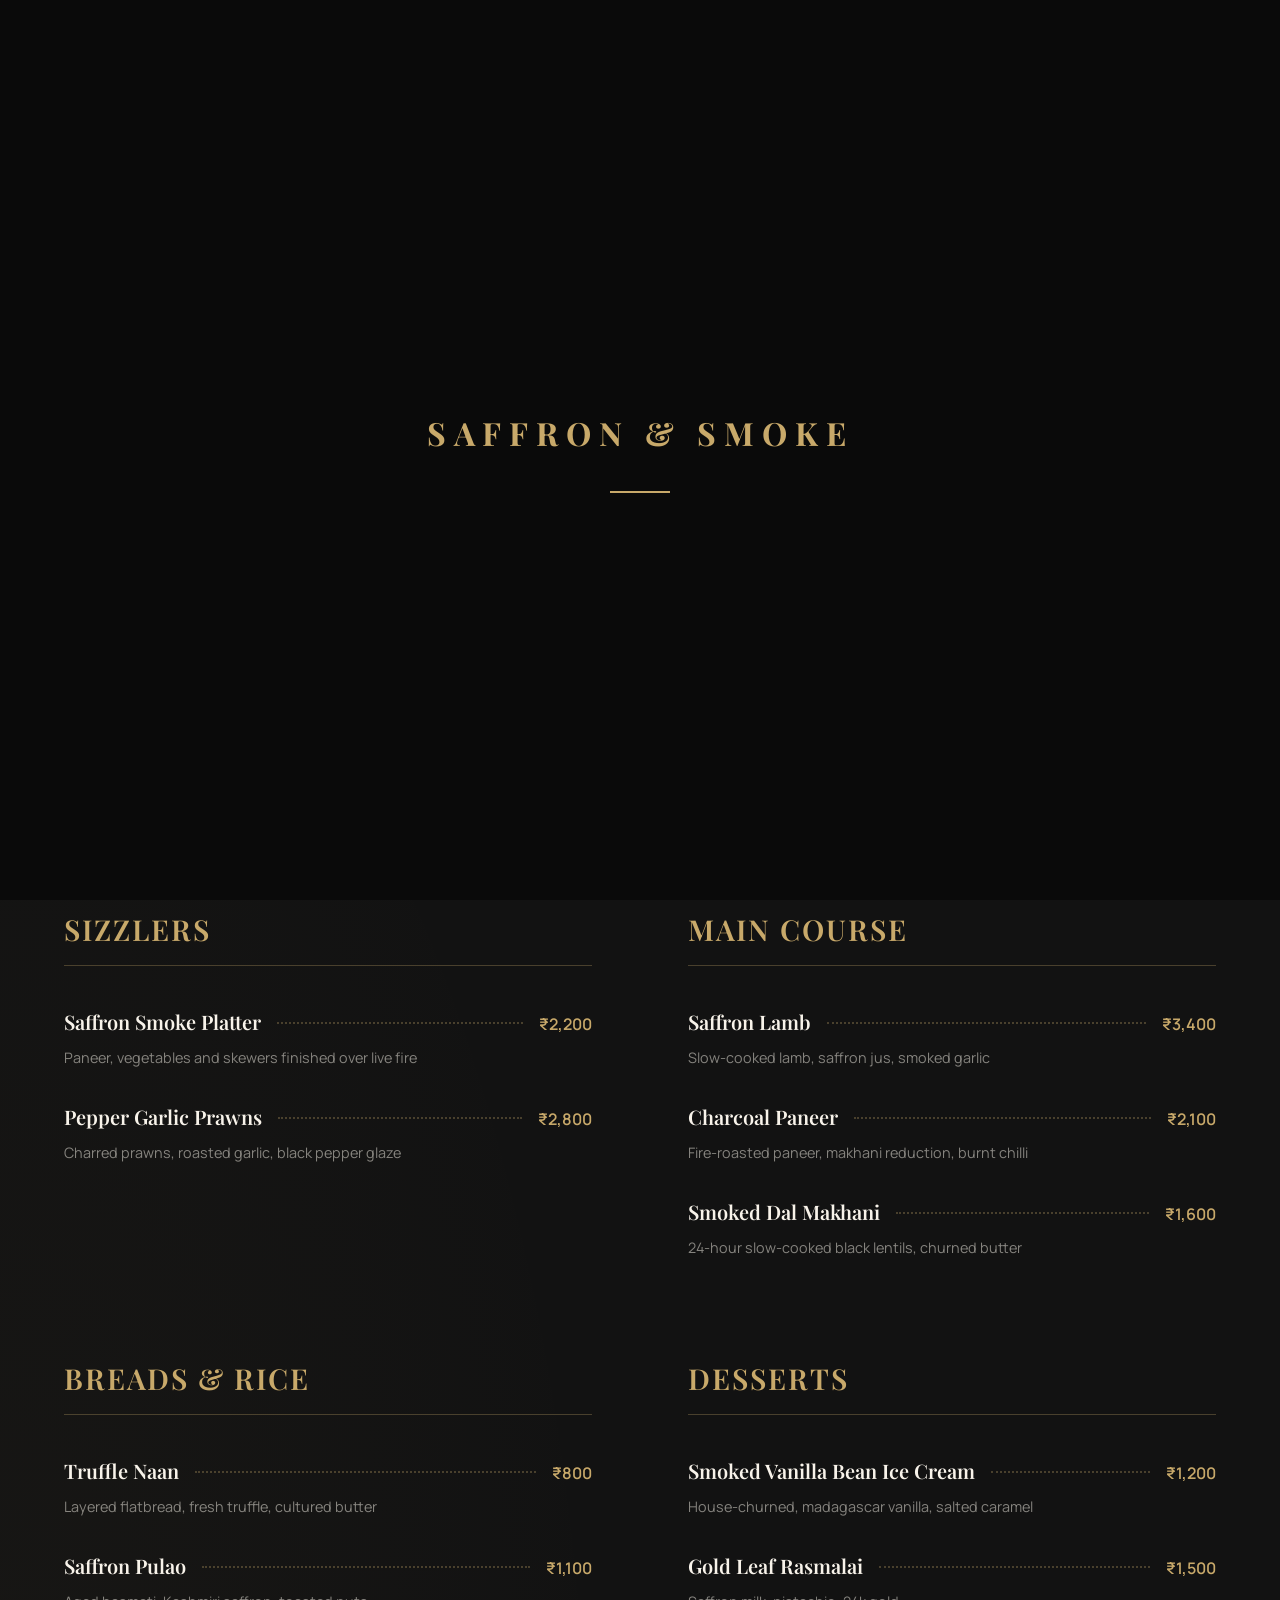
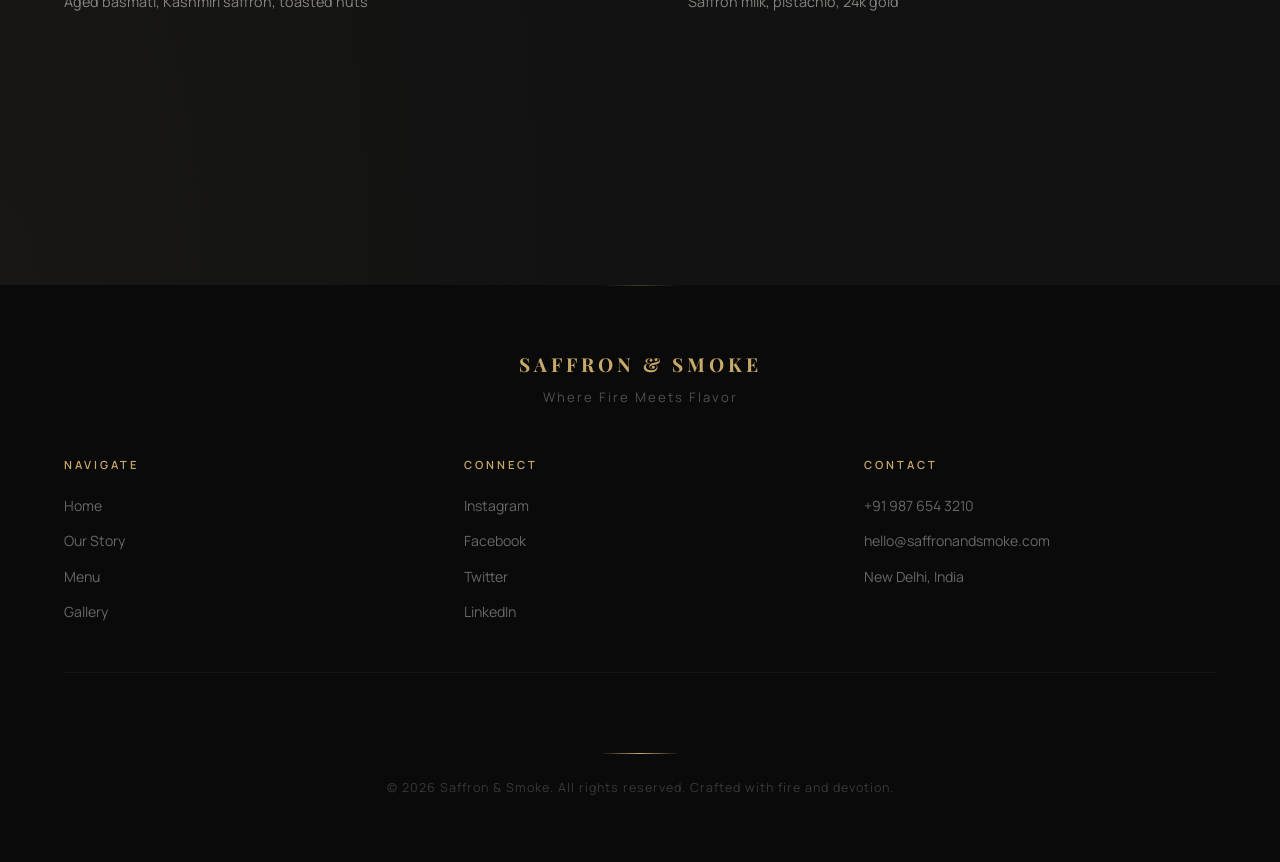
==== menu.html @ 11492d55 "feat: implement premium menu redesign - Replaced experience section with premium menu preview on hom" ====
<!DOCTYPE html>
<html lang="en">
<head>
    <meta charset="UTF-8">
    <meta name="viewport" content="width=device-width, initial-scale=1.0">
    <meta name="description" content="Saffron & Smoke — Full Menu">
    <meta name="theme-color" content="#121212">

    <title>Menu — Saffron & Smoke</title>

    <!-- Google Fonts -->
    <link rel="preconnect" href="https://fonts.googleapis.com">
    <link rel="preconnect" href="https://fonts.gstatic.com" crossorigin>
    <link href="https://fonts.googleapis.com/css2?family=Playfair+Display:ital,wght@0,400;0,500;0,600;0,700;0,800;0,900;1,400;1,500;1,600;1,700&family=Manrope:wght@300;400;500;600;700;800&display=swap" rel="stylesheet">

    <!-- Stylesheet -->
    <link rel="stylesheet" href="styles.css">

    <!-- Favicon (inline SVG) -->
    <link rel="icon" href="data:image/svg+xml,<svg xmlns='http://www.w3.org/2000/svg' viewBox='0 0 100 100'><text y='.9em' font-size='90'>🔥</text></svg>">
</head>
<body>

    <!-- ============================================
         PRELOADER
    ============================================= -->
    <div class="preloader" id="preloader" role="status" aria-label="Loading">
        <div class="preloader-logo">Saffron <span>&</span> Smoke</div>
        <div class="preloader-line"></div>
    </div>

    <!-- ============================================
         NAVBAR
    ============================================= -->
    <nav class="navbar" id="navbar" role="navigation" aria-label="Main Navigation">
        <a href="index.html" class="nav-logo" aria-label="Saffron & Smoke Home">
            Saffron <span>&</span> Smoke
        </a>

        <ul class="nav-links" id="navLinks">
            <li><a href="index.html#hero">Home</a></li>
            <li><a href="index.html#chef">Our Story</a></li>
            <li><a href="#menu-page" class="active">Menu</a></li>
            <li><a href="index.html#gallery">Gallery</a></li>
            <li><a href="index.html#reservations">Reservations</a></li>
            <li><a href="index.html#contact">Contact</a></li>
        </ul>

        <a href="index.html#reservations" class="nav-reserve magnetic-btn">Reserve a Table</a>

        <div class="menu-toggle" id="menuToggle" aria-label="Toggle menu" role="button" tabindex="0">
            <span></span>
            <span></span>
            <span></span>
        </div>
    </nav>

    <!-- ============================================
         MENU PAGE HEADER
    ============================================= -->
    <section class="menu-page-header" id="menu-page">
        <div class="menu-page-header-content reveal">
            <p class="section-label">The Complete Journey</p>
            <h1 class="menu-page-title">Our Full Menu</h1>
            <p class="menu-page-subtitle">An exquisite selection crafted with fire and devotion.</p>
        </div>
    </section>

    <!-- ============================================
         FULL MENU SECTION
    ============================================= -->
    <section class="menu-section full-menu-section">
        <div class="menu-inner">

            <div class="menu-grid stagger">
                <!-- Starters -->
                <div class="menu-category reveal">
                    <h3 class="menu-category-title">Starters</h3>

                    <div class="menu-item">
                        <div class="menu-item-header">
                            <h4 class="menu-item-name">Smoked Burrata</h4>
                            <div class="menu-item-dots"></div>
                            <span class="menu-item-price">₹1,800</span>
                        </div>
                        <p class="menu-item-text">Charred heirloom tomatoes, basil oil, saffron ash</p>
                    </div>

                    <div class="menu-item">
                        <div class="menu-item-header">
                            <h4 class="menu-item-name">Tandoori Prawns</h4>
                            <div class="menu-item-dots"></div>
                            <span class="menu-item-price">₹2,400</span>
                        </div>
                        <p class="menu-item-text">Clay-oven prawns, smoked chilli butter, pickled onion</p>
                    </div>

                    <div class="menu-item">
                        <div class="menu-item-header">
                            <h4 class="menu-item-name">Truffle Mushroom Tikka</h4>
                            <div class="menu-item-dots"></div>
                            <span class="menu-item-price">₹1,900</span>
                        </div>
                        <p class="menu-item-text">Wood-roasted mushrooms, truffle glaze, smoked salt</p>
                    </div>
                </div>

                <!-- Soups & Salads -->
                <div class="menu-category reveal">
                    <h3 class="menu-category-title">Soups & Salads</h3>

                    <div class="menu-item">
                        <div class="menu-item-header">
                            <h4 class="menu-item-name">Smoked Tomato Shorba</h4>
                            <div class="menu-item-dots"></div>
                            <span class="menu-item-price">₹1,200</span>
                        </div>
                        <p class="menu-item-text">Slow-roasted tomatoes, coriander oil, crisp garlic</p>
                    </div>

                    <div class="menu-item">
                        <div class="menu-item-header">
                            <h4 class="menu-item-name">Charred Citrus Salad</h4>
                            <div class="menu-item-dots"></div>
                            <span class="menu-item-price">₹1,400</span>
                        </div>
                        <p class="menu-item-text">Flame-kissed greens, orange segments, pistachio crumble</p>
                    </div>
                </div>

                <!-- Sizzlers -->
                <div class="menu-category reveal">
                    <h3 class="menu-category-title">Sizzlers</h3>

                    <div class="menu-item">
                        <div class="menu-item-header">
                            <h4 class="menu-item-name">Saffron Smoke Platter</h4>
                            <div class="menu-item-dots"></div>
                            <span class="menu-item-price">₹2,200</span>
                        </div>
                        <p class="menu-item-text">Paneer, vegetables and skewers finished over live fire</p>
                    </div>

                    <div class="menu-item">
                        <div class="menu-item-header">
                            <h4 class="menu-item-name">Pepper Garlic Prawns</h4>
                            <div class="menu-item-dots"></div>
                            <span class="menu-item-price">₹2,800</span>
                        </div>
                        <p class="menu-item-text">Charred prawns, roasted garlic, black pepper glaze</p>
                    </div>
                </div>

                <!-- Main Course -->
                <div class="menu-category reveal">
                    <h3 class="menu-category-title">Main Course</h3>

                    <div class="menu-item">
                        <div class="menu-item-header">
                            <h4 class="menu-item-name">Saffron Lamb</h4>
                            <div class="menu-item-dots"></div>
                            <span class="menu-item-price">₹3,400</span>
                        </div>
                        <p class="menu-item-text">Slow-cooked lamb, saffron jus, smoked garlic</p>
                    </div>

                    <div class="menu-item">
                        <div class="menu-item-header">
                            <h4 class="menu-item-name">Charcoal Paneer</h4>
                            <div class="menu-item-dots"></div>
                            <span class="menu-item-price">₹2,100</span>
                        </div>
                        <p class="menu-item-text">Fire-roasted paneer, makhani reduction, burnt chilli</p>
                    </div>

                    <div class="menu-item">
                        <div class="menu-item-header">
                            <h4 class="menu-item-name">Smoked Dal Makhani</h4>
                            <div class="menu-item-dots"></div>
                            <span class="menu-item-price">₹1,600</span>
                        </div>
                        <p class="menu-item-text">24-hour slow-cooked black lentils, churned butter</p>
                    </div>
                </div>

                <!-- Breads & Rice -->
                <div class="menu-category reveal">
                    <h3 class="menu-category-title">Breads & Rice</h3>

                    <div class="menu-item">
                        <div class="menu-item-header">
                            <h4 class="menu-item-name">Truffle Naan</h4>
                            <div class="menu-item-dots"></div>
                            <span class="menu-item-price">₹800</span>
                        </div>
                        <p class="menu-item-text">Layered flatbread, fresh truffle, cultured butter</p>
                    </div>

                    <div class="menu-item">
                        <div class="menu-item-header">
                            <h4 class="menu-item-name">Saffron Pulao</h4>
                            <div class="menu-item-dots"></div>
                            <span class="menu-item-price">₹1,100</span>
                        </div>
                        <p class="menu-item-text">Aged basmati, Kashmiri saffron, toasted nuts</p>
                    </div>
                </div>

                <!-- Desserts -->
                <div class="menu-category reveal">
                    <h3 class="menu-category-title">Desserts</h3>

                    <div class="menu-item">
                        <div class="menu-item-header">
                            <h4 class="menu-item-name">Smoked Vanilla Bean Ice Cream</h4>
                            <div class="menu-item-dots"></div>
                            <span class="menu-item-price">₹1,200</span>
                        </div>
                        <p class="menu-item-text">House-churned, madagascar vanilla, salted caramel</p>
                    </div>

                    <div class="menu-item">
                        <div class="menu-item-header">
                            <h4 class="menu-item-name">Gold Leaf Rasmalai</h4>
                            <div class="menu-item-dots"></div>
                            <span class="menu-item-price">₹1,500</span>
                        </div>
                        <p class="menu-item-text">Saffron milk, pistachio, 24k gold</p>
                    </div>
                </div>
            </div>

        </div>
    </section>

    <!-- ============================================
         FOOTER
    ============================================= -->
    <footer class="footer" role="contentinfo">
        <div class="footer-inner">
            <div class="footer-brand">
                <span class="footer-logo">Saffron <span>&</span> Smoke</span>
                <p class="footer-tagline">Where Fire Meets Flavor</p>
            </div>

            <div class="footer-links">
                <div class="footer-col">
                    <h4 class="footer-col-title">Navigate</h4>
                    <a href="index.html#hero">Home</a>
                    <a href="index.html#chef">Our Story</a>
                    <a href="#menu-page">Menu</a>
                    <a href="index.html#gallery">Gallery</a>
                </div>
                <div class="footer-col">
                    <h4 class="footer-col-title">Connect</h4>
                    <a href="#">Instagram</a>
                    <a href="#">Facebook</a>
                    <a href="#">Twitter</a>
                    <a href="#">LinkedIn</a>
                </div>
                <div class="footer-col">
                    <h4 class="footer-col-title">Contact</h4>
                    <a href="tel:+919876543210">+91 987 654 3210</a>
                    <a href="mailto:hello@saffronandsmoke.com">hello@saffronandsmoke.com</a>
                    <a href="#">New Delhi, India</a>
                </div>
            </div>

            <div class="footer-bottom">
                <div class="gold-divider reveal"></div>
                <p class="footer-copyright">
                    &copy; 2026 Saffron & Smoke. All rights reserved. Crafted with fire and devotion.
                </p>
            </div>
        </div>
    </footer>

    <!-- JavaScript -->
    <script src="script.js"></script>
</body>
</html>
---- styles.css ----
/* ============================================================
   SAFFRON & SMOKE — Premium Fine-Dining Restaurant
   Stylesheet v1.0
   
   A meticulously crafted design system for an Awwwards-level,
   Michelin-star restaurant experience.
   ============================================================ */


/* ==========================================================
   §1  CSS RESET & ROOT VARIABLES
   ========================================================== */

:root {
  /* ── Colour Palette ─────────────────────────────────── */
  --clr-bg:            #121212;
  --clr-ivory:         #F8F3EA;
  --clr-gold:          #C8A96A;
  --clr-copper:        #B87333;
  --clr-walnut:        #4A3728;
  --clr-beige:         #D4C5B0;
  --clr-dark-surface:  #1a1a1a;
  --clr-card-dark:     #1e1e1e;
  --clr-muted:         #999;
  --clr-black-deep:    #0a0a0a;

  /* ── Colour — Functional ────────────────────────────── */
  --clr-gold-10:       rgba(200, 169, 106, 0.10);
  --clr-gold-30:       rgba(200, 169, 106, 0.30);
  --clr-gold-40:       rgba(200, 169, 106, 0.40);
  --clr-gold-60:       rgba(200, 169, 106, 0.60);
  --clr-gold-85:       rgba(200, 169, 106, 0.85);
  --clr-ivory-80:      rgba(248, 243, 234, 0.80);
  --clr-ivory-65:      rgba(248, 243, 234, 0.65);
  --clr-ivory-60:      rgba(248, 243, 234, 0.60);
  --clr-ivory-40:      rgba(248, 243, 234, 0.40);
  --clr-ivory-30:      rgba(248, 243, 234, 0.30);
  --clr-white-04:      rgba(255, 255, 255, 0.04);
  --clr-white-06:      rgba(255, 255, 255, 0.06);

  /* ── Typography ─────────────────────────────────────── */
  --ff-heading:        'Playfair Display', serif;
  --ff-body:           'Manrope', sans-serif;

  /* ── Spacing Scale ──────────────────────────────────── */
  --sp-xs:             0.5rem;
  --sp-sm:             1rem;
  --sp-md:             1.5rem;
  --sp-lg:             2.5rem;
  --sp-xl:             4rem;
  --sp-2xl:            6rem;
  --sp-3xl:            8rem;
  --sp-4xl:            10rem;

  /* ── Transition Easings ─────────────────────────────── */
  --ease-smooth:       cubic-bezier(0.25, 0.46, 0.45, 0.94);
  --ease-out-expo:     cubic-bezier(0.16, 1, 0.3, 1);
  --ease-preloader:    cubic-bezier(0.77, 0, 0.175, 1);

  /* ── Border Radii ───────────────────────────────────── */
  --radius-sm:         12px;
  --radius-md:         16px;
  --radius-lg:         20px;
  --radius-xl:         24px;
  --radius-pill:       50px;

  /* ── Shadows ────────────────────────────────────────── */
  --shadow-hero:       0 25px 60px rgba(0, 0, 0, 0.5);
  --shadow-chef:       0 30px 60px rgba(0, 0, 0, 0.4);
  --shadow-card:       0 20px 50px rgba(0, 0, 0, 0.5);
  --shadow-btn:        0 10px 30px rgba(200, 169, 106, 0.25);
  --shadow-nav:        0 4px 30px rgba(0, 0, 0, 0.3);
  --shadow-mobile-nav: -10px 0 30px rgba(0, 0, 0, 0.3);

  /* ── Layout ─────────────────────────────────────────── */
  --max-width:         1400px;
  --side-padding:      5%;
}


/* ── Universal Reset ──────────────────────────────────── */

*,
*::before,
*::after {
  box-sizing: border-box;
  margin: 0;
  padding: 0;
}

html {
  scroll-behavior: smooth;
  font-size: 16px;
  -webkit-font-smoothing: antialiased;
  -moz-osx-font-smoothing: grayscale;
}

body {
  font-family: var(--ff-body);
  background: var(--clr-bg);
  color: var(--clr-ivory);
  overflow-x: hidden;
  line-height: 1.6;
  text-rendering: optimizeLegibility;
}

img {
  max-width: 100%;
  display: block;
}

a {
  text-decoration: none;
  color: inherit;
}

ul,
ol {
  list-style: none;
}

button {
  font-family: inherit;
  cursor: pointer;
  border: none;
  background: none;
  color: inherit;
}

/* ── Selection Colours ────────────────────────────────── */

::selection {
  background: var(--clr-gold);
  color: var(--clr-bg);
}

::-moz-selection {
  background: var(--clr-gold);
  color: var(--clr-bg);
}


/* ==========================================================
   §2  PRELOADER
   ========================================================== */

.preloader {
  position: fixed;
  inset: 0;
  z-index: 9999;
  background: var(--clr-black-deep);
  display: flex;
  justify-content: center;
  align-items: center;
  flex-direction: column;
  transition:
    transform 0.8s var(--ease-preloader),
    opacity 0.6s ease;
}

.preloader-logo {
  font-family: var(--ff-heading);
  color: var(--clr-gold);
  font-size: 2rem;
  letter-spacing: 8px;
  text-transform: uppercase;
  margin-bottom: 2rem;
  font-weight: 700;
}

.preloader-line {
  width: 60px;
  height: 2px;
  background: var(--clr-gold);
  animation: expandLine 1.5s ease infinite;
}

.preloader.loaded {
  transform: translateY(-100%);
  opacity: 0;
  pointer-events: none;
}


/* ==========================================================
   §3  CUSTOM CURSOR
   ========================================================== */

.custom-cursor {
  position: fixed;
  width: 12px;
  height: 12px;
  border: 1.5px solid var(--clr-gold);
  border-radius: 50%;
  pointer-events: none;
  z-index: 9998;
  transition: transform 0.15s ease;
  mix-blend-mode: difference;
  top: 0;
  left: 0;
  will-change: transform;
}

.cursor-follower {
  position: fixed;
  width: 36px;
  height: 36px;
  border: 1px solid var(--clr-gold-30);
  border-radius: 50%;
  pointer-events: none;
  z-index: 9997;
  transition: transform 0.08s ease;
  top: 0;
  left: 0;
  will-change: transform;
}

.custom-cursor.hover {
  transform: scale(2.5);
}

.cursor-follower.hover {
  transform: scale(1.5);
  border-color: var(--clr-gold-60);
}

@media (max-width: 1024px) {
  .custom-cursor,
  .cursor-follower {
    display: none;
  }
}


/* ==========================================================
   §4  NAVBAR
   ========================================================== */

.navbar {
  position: fixed;
  top: 0;
  width: 100%;
  z-index: 1000;
  padding: var(--sp-md) var(--side-padding);
  display: flex;
  align-items: center;
  justify-content: space-between;
  transition: all 0.4s var(--ease-smooth);
}

.navbar.scrolled {
  background: rgba(18, 18, 18, 0.9);
  backdrop-filter: blur(20px);
  -webkit-backdrop-filter: blur(20px);
  padding: var(--sp-sm) var(--side-padding);
  box-shadow: var(--shadow-nav);
}

/* ── Logo ─────────────────────────────────────────────── */

.nav-logo {
  font-family: var(--ff-heading);
  color: var(--clr-gold);
  font-size: 1.3rem;
  letter-spacing: 3px;
  text-transform: uppercase;
  font-weight: 700;
  white-space: nowrap;
}

.nav-logo span {
  color: var(--clr-ivory);
  font-style: italic;
  margin: 0 0.3rem;
}

/* ── Links ────────────────────────────────────────────── */

.nav-links {
  display: flex;
  align-items: center;
  gap: var(--sp-lg);
  list-style: none;
}

.nav-links a {
  color: var(--clr-ivory-80);
  font-family: var(--ff-body);
  font-size: 0.72rem;
  font-weight: 600;
  text-transform: uppercase;
  letter-spacing: 2px;
  position: relative;
  transition: color 0.3s var(--ease-smooth);
}

.nav-links a::after {
  content: '';
  position: absolute;
  bottom: -4px;
  left: 0;
  width: 100%;
  height: 1px;
  background: var(--clr-gold);
  transform: scaleX(0);
  transform-origin: left;
  transition: transform 0.4s var(--ease-smooth);
}

.nav-links a:hover::after,
.nav-links a.active::after {
  transform: scaleX(1);
}

.nav-links a:hover {
  color: var(--clr-gold);
}

/* ── Reserve Button ───────────────────────────────────── */

.nav-reserve {
  display: inline-flex;
  align-items: center;
  justify-content: center;
  border: 1px solid var(--clr-gold);
  padding: 0.75rem 1.8rem;
  border-radius: var(--radius-pill);
  font-family: var(--ff-body);
  font-size: 0.72rem;
  font-weight: 600;
  letter-spacing: 2px;
  text-transform: uppercase;
  color: var(--clr-gold);
  background: transparent;
  transition: all 0.4s var(--ease-smooth);
  white-space: nowrap;
}

.nav-reserve:hover {
  background: var(--clr-gold);
  color: var(--clr-bg);
  box-shadow: var(--shadow-btn);
}

/* ── Mobile Toggle ────────────────────────────────────── */

.menu-toggle {
  display: none;
  width: 28px;
  height: 20px;
  position: relative;
  cursor: pointer;
  z-index: 1001;
}

.menu-toggle span {
  display: block;
  width: 100%;
  height: 1.5px;
  background: var(--clr-gold);
  position: absolute;
  transition: all 0.3s var(--ease-smooth);
}

.menu-toggle span:first-child {
  top: 0;
}

.menu-toggle span:nth-child(2) {
  top: 50%;
  transform: translateY(-50%);
}

.menu-toggle span:last-child {
  bottom: 0;
}

/* ── Toggle Active State ──────────────────────────────── */

.menu-toggle.active span:first-child {
  transform: rotate(45deg);
  top: 50%;
}

.menu-toggle.active span:nth-child(2) {
  opacity: 0;
}

.menu-toggle.active span:last-child {
  transform: rotate(-45deg);
  bottom: auto;
  top: 50%;
}


/* ==========================================================
   §5  HERO SECTION
   ========================================================== */

.hero {
  width: 100%;
  height: 100vh;
  position: relative;
  overflow: hidden;
  display: flex;
  align-items: center;
}

/* ── Background ───────────────────────────────────────── */

.hero-bg {
  position: absolute;
  inset: 0;
  z-index: 0;
}

.hero-bg img {
  width: 100%;
  height: 100%;
  object-fit: cover;
}

.hero-bg::after {
  content: '';
  position: absolute;
  inset: 0;
  background: linear-gradient(
    135deg,
    rgba(18, 18, 18, 0.92) 0%,
    rgba(18, 18, 18, 0.70) 40%,
    rgba(18, 18, 18, 0.40) 100%
  );
  z-index: 1;
}

/* ── Content Layout ───────────────────────────────────── */

.hero-content {
  position: relative;
  z-index: 2;
  display: flex;
  justify-content: space-between;
  align-items: center;
  width: 100%;
  max-width: var(--max-width);
  margin: 0 auto;
  padding: 0 var(--side-padding);
}

.hero-text {
  max-width: 580px;
}

/* ── Subtitle ─────────────────────────────────────────── */

.hero-subtitle {
  font-family: var(--ff-body);
  font-size: 0.8rem;
  text-transform: uppercase;
  letter-spacing: 6px;
  color: var(--clr-gold);
  margin-bottom: var(--sp-md);
  font-weight: 600;
  display: flex;
  align-items: center;
  gap: 1rem;
}

.hero-subtitle::before {
  content: '';
  width: 40px;
  height: 1px;
  background: var(--clr-gold);
  flex-shrink: 0;
}

/* ── Title ────────────────────────────────────────────── */

.hero-title {
  font-family: var(--ff-heading);
  font-size: clamp(3rem, 5.5vw, 5rem);
  color: var(--clr-ivory);
  line-height: 1.08;
  margin-bottom: var(--sp-md);
  font-weight: 700;
}

.hero-title .accent {
  color: var(--clr-gold);
  font-style: italic;
}

/* ── Description ──────────────────────────────────────── */

.hero-description {
  color: var(--clr-ivory-65);
  font-size: 1.05rem;
  line-height: 1.9;
  max-width: 450px;
  margin-bottom: var(--sp-lg);
}

/* ── Buttons ──────────────────────────────────────────── */

.hero-buttons {
  display: flex;
  gap: 1.2rem;
  align-items: center;
}

/* ── Hero Image ───────────────────────────────────────── */

.hero-image-container {
  width: 42%;
  position: relative;
}

.hero-dish-wrapper {
  position: relative;
}

.hero-dish-wrapper img {
  border-radius: var(--radius-xl);
  width: 100%;
  box-shadow: var(--shadow-hero);
}

.hero-dish-frame {
  position: absolute;
  top: -20px;
  left: -20px;
  right: 20px;
  bottom: 20px;
  border: 1px solid rgba(200, 169, 106, 0.2);
  border-radius: 28px;
  pointer-events: none;
}

/* ── Steam Effect ─────────────────────────────────────── */

.steam-container {
  position: absolute;
  top: -10px;
  left: 50%;
  transform: translateX(-50%);
  width: 80%;
  height: 100px;
  pointer-events: none;
  z-index: 3;
}

.steam {
  position: absolute;
  background: rgba(248, 243, 234, 0.06);
  border-radius: 50%;
  filter: blur(8px);
  animation: steamRise var(--duration, 4s) ease-in-out infinite var(--delay, 0s);
}


/* ==========================================================
   §6  SCROLL INDICATOR
   ========================================================== */

.scroll-indicator {
  position: absolute;
  bottom: 2.5rem;
  left: 50%;
  transform: translateX(-50%);
  display: flex;
  flex-direction: column;
  align-items: center;
  gap: 0.8rem;
  z-index: 3;
}

.scroll-indicator-mouse {
  width: 24px;
  height: 38px;
  border: 1.5px solid var(--clr-gold-40);
  border-radius: var(--radius-sm);
  position: relative;
}

.scroll-indicator-dot {
  width: 3px;
  height: 8px;
  background: var(--clr-gold);
  border-radius: 3px;
  position: absolute;
  top: 6px;
  left: 50%;
  transform: translateX(-50%);
  animation: bounceDown 1.5s ease-in-out infinite;
}

.scroll-indicator-text {
  font-family: var(--ff-body);
  font-size: 0.65rem;
  letter-spacing: 3px;
  text-transform: uppercase;
  color: rgba(200, 169, 106, 0.5);
}


/* ==========================================================
   §7  PARTICLES
   ========================================================== */

.particles-container {
  position: fixed;
  inset: 0;
  pointer-events: none;
  z-index: 0;
  overflow: hidden;
}

.particle {
  position: absolute;
  border-radius: 50%;
  background: var(--clr-gold);
  animation: particleFloat var(--float-duration, 15s) ease-in-out infinite var(--float-delay, 0s);
  will-change: transform;
}


/* ==========================================================
   §8  BUTTONS
   ========================================================== */

.btn {
  display: inline-flex;
  align-items: center;
  justify-content: center;
  padding: 1rem 2.5rem;
  border-radius: var(--radius-pill);
  font-family: var(--ff-body);
  font-weight: 600;
  font-size: 0.78rem;
  text-transform: uppercase;
  letter-spacing: 2px;
  cursor: pointer;
  position: relative;
  overflow: hidden;
  transition: all 0.4s var(--ease-smooth);
  border: none;
  gap: 0.5rem;
}

.btn::before {
  content: '';
  position: absolute;
  inset: 0;
  border-radius: var(--radius-pill);
  opacity: 0;
  transition: opacity 0.4s var(--ease-smooth);
}

/* ── Primary (Gold fill) ─────────────────────────────── */

.btn-primary {
  background: var(--clr-gold);
  color: var(--clr-bg);
}

.btn-primary:hover {
  background: #b8993e;
  transform: translateY(-2px);
  box-shadow: var(--shadow-btn);
}

.btn-primary:active {
  transform: translateY(0);
  box-shadow: none;
}

/* ── Outline (Ghost) ──────────────────────────────────── */

.btn-outline {
  background: transparent;
  color: var(--clr-gold);
  border: 1px solid var(--clr-gold-40);
}

.btn-outline:hover {
  background: var(--clr-gold-10);
  border-color: var(--clr-gold);
  transform: translateY(-2px);
}

.btn-outline:active {
  transform: translateY(0);
}


/* ==========================================================
   §9  SECTION TRANSITIONS / DIVIDERS
   ========================================================== */

.section-divider {
  width: 100%;
  height: 150px;
  position: relative;
  margin-top: -1px;
}

.section-divider svg {
  width: 100%;
  height: 100%;
  display: block;
}

.section-divider path {
  fill: var(--clr-bg);
}

/* ── Gold Line Divider ────────────────────────────────── */

.gold-divider {
  width: 80px;
  height: 1px;
  background: linear-gradient(
    90deg,
    transparent,
    var(--clr-gold),
    transparent
  );
  margin: 0 auto;
  transform: scaleX(0);
  transition: transform 1s var(--ease-smooth);
}

.gold-divider.active {
  transform: scaleX(1);
}


/* ==========================================================
   §10  CHEF SECTION
   ========================================================== */

.chef-section {
  background: var(--clr-bg);
  padding: var(--sp-3xl) var(--side-padding) var(--sp-4xl);
  position: relative;
  overflow: hidden;
}

.chef-section::before {
  content: '';
  position: absolute;
  top: 0;
  right: 0;
  width: 40%;
  height: 100%;
  background: radial-gradient(
    ellipse at top right,
    rgba(200, 169, 106, 0.03) 0%,
    transparent 70%
  );
  pointer-events: none;
}

/* ── Inner Grid ───────────────────────────────────────── */

.chef-inner {
  max-width: var(--max-width);
  margin: 0 auto;
  display: grid;
  grid-template-columns: 1fr 1fr;
  gap: var(--sp-2xl);
  align-items: center;
}

/* ── Images ───────────────────────────────────────────── */

.chef-images {
  position: relative;
  padding: 2rem;
}

.chef-main-image {
  border-radius: var(--radius-xl);
  overflow: hidden;
  position: relative;
  box-shadow: var(--shadow-chef);
}

.chef-main-image img {
  width: 100%;
  height: 600px;
  object-fit: cover;
  transition: transform 0.6s var(--ease-smooth);
}

.chef-main-image:hover img {
  transform: scale(1.05);
}

.chef-secondary-image {
  position: absolute;
  bottom: -30px;
  right: -30px;
  width: 55%;
  border-radius: var(--radius-lg);
  overflow: hidden;
  box-shadow: var(--shadow-card);
  border: 3px solid var(--clr-bg);
  z-index: 2;
}

.chef-secondary-image img {
  width: 100%;
  height: 280px;
  object-fit: cover;
  transition: transform 0.6s var(--ease-smooth);
}

.chef-secondary-image:hover img {
  transform: scale(1.05);
}

.chef-accent-frame {
  position: absolute;
  top: -10px;
  left: -10px;
  width: 120px;
  height: 120px;
  border-top: 1px solid var(--clr-gold-30);
  border-left: 1px solid var(--clr-gold-30);
  pointer-events: none;
  z-index: 3;
}

/* ── Content ──────────────────────────────────────────── */

.chef-content {
  position: relative;
}

/* ── Shared Section Label ─────────────────────────────── */

.section-label {
  display: flex;
  align-items: center;
  gap: 1rem;
  font-family: var(--ff-body);
  font-size: 0.72rem;
  text-transform: uppercase;
  letter-spacing: 5px;
  color: var(--clr-gold);
  font-weight: 600;
  margin-bottom: var(--sp-md);
}

.section-label::before {
  content: '';
  width: 40px;
  height: 1px;
  background: var(--clr-gold);
  flex-shrink: 0;
}

/* ── Chef Typography ──────────────────────────────────── */

.chef-name {
  font-family: var(--ff-heading);
  font-size: clamp(2.2rem, 3.5vw, 3.2rem);
  color: var(--clr-ivory);
  line-height: 1.15;
  margin-bottom: 0.5rem;
  font-weight: 700;
}

.chef-title-text {
  font-family: var(--ff-body);
  color: var(--clr-gold);
  font-size: 0.95rem;
  font-style: italic;
  letter-spacing: 1px;
  margin-bottom: var(--sp-lg);
}

.chef-philosophy {
  color: var(--clr-ivory-60);
  font-size: 1rem;
  line-height: 1.95;
  margin-bottom: var(--sp-lg);
}

.chef-quote {
  font-family: var(--ff-heading);
  font-size: 1.35rem;
  color: var(--clr-gold-85);
  font-style: italic;
  line-height: 1.6;
  border-left: 2px solid var(--clr-gold-30);
  padding-left: 2rem;
  margin: 3rem 0;
}

.chef-signature {
  font-family: var(--ff-heading);
  font-size: 1.6rem;
  color: var(--clr-gold);
  font-style: italic;
  opacity: 0.6;
  margin-top: 2rem;
  display: flex;
  align-items: center;
  gap: 1rem;
}

.chef-signature::before {
  content: '';
  width: 30px;
  height: 1px;
  background: var(--clr-gold);
  flex-shrink: 0;
}

/* ── Chef Stats ───────────────────────────────────────── */

.chef-stats {
  display: flex;
  gap: 3rem;
  margin-top: 3rem;
  padding-top: 3rem;
  border-top: 1px solid var(--clr-white-06);
}

.chef-stat {
  text-align: center;
}

.chef-stat-number {
  font-family: var(--ff-heading);
  font-size: 2.5rem;
  color: var(--clr-gold);
  line-height: 1;
  display: block;
}

.chef-stat-label {
  font-family: var(--ff-body);
  font-size: 0.7rem;
  text-transform: uppercase;
  letter-spacing: 2px;
  color: var(--clr-ivory-40);
  margin-top: 0.5rem;
  display: block;
}


/* ==========================================================
   §11  REVEAL / SCROLL ANIMATIONS
   ========================================================== */

.reveal {
  opacity: 0;
  transform: translateY(50px);
  transition:
    opacity 0.8s var(--ease-smooth),
    transform 0.8s var(--ease-smooth);
}

.reveal.active {
  opacity: 1;
  transform: translateY(0);
}

/* ── Direction Variants ───────────────────────────────── */

.reveal-left {
  opacity: 0;
  transform: translateX(-50px);
  transition:
    opacity 0.8s var(--ease-smooth),
    transform 0.8s var(--ease-smooth);
}

.reveal-left.active {
  opacity: 1;
  transform: translateX(0);
}

.reveal-right {
  opacity: 0;
  transform: translateX(50px);
  transition:
    opacity 0.8s var(--ease-smooth),
    transform 0.8s var(--ease-smooth);
}

.reveal-right.active {
  opacity: 1;
  transform: translateX(0);
}

/* ── Stagger Children ─────────────────────────────────── */

.stagger > *:nth-child(1) { transition-delay: 0.1s; }
.stagger > *:nth-child(2) { transition-delay: 0.2s; }
.stagger > *:nth-child(3) { transition-delay: 0.3s; }
.stagger > *:nth-child(4) { transition-delay: 0.4s; }
.stagger > *:nth-child(5) { transition-delay: 0.5s; }
.stagger > *:nth-child(6) { transition-delay: 0.6s; }


/* ==========================================================
   §12  FOOTER
   ========================================================== */

.footer {
  background: var(--clr-black-deep);
  padding: var(--sp-xl) var(--side-padding);
  text-align: center;
  position: relative;
}

.footer::before {
  content: '';
  width: 80px;
  height: 1px;
  background: linear-gradient(
    90deg,
    transparent,
    var(--clr-gold-30),
    transparent
  );
  position: absolute;
  top: 0;
  left: 50%;
  transform: translateX(-50%);
}

.footer-logo {
  font-family: var(--ff-heading);
  color: var(--clr-gold);
  font-size: 1.2rem;
  letter-spacing: 4px;
  text-transform: uppercase;
  margin-bottom: var(--sp-md);
  font-weight: 700;
}

.footer-social {
  display: flex;
  justify-content: center;
  gap: 2rem;
  margin-bottom: 2rem;
}

.footer-social a {
  color: var(--clr-ivory-40);
  transition: color 0.3s var(--ease-smooth);
  font-size: 1.1rem;
}

.footer-social a:hover {
  color: var(--clr-gold);
}

.footer-text {
  color: var(--clr-ivory-30);
  font-size: 0.8rem;
  letter-spacing: 1px;
}


/* ==========================================================
   §12b  MENU REDESIGN SECTION
   ========================================================== */

.menu-section {
  background: var(--clr-bg);
  padding: 8rem 5% 10rem;
  position: relative;
  overflow: hidden;
}

.menu-section::before {
  content: '';
  position: absolute;
  bottom: 0;
  left: 0;
  width: 50%;
  height: 100%;
  background: radial-gradient(ellipse at bottom left, rgba(200, 169, 106, 0.03) 0%, transparent 70%);
  pointer-events: none;
}

.full-menu-section {
  padding-top: 4rem; /* Less padding for the dedicated menu page */
}

.menu-inner {
  max-width: 1200px;
  margin: 0 auto;
}

.menu-page-header {
  padding: 10rem 5% 4rem;
  text-align: center;
}

.menu-page-header .section-label {
  justify-content: center;
}

.menu-page-title {
  font-family: var(--ff-heading);
  font-size: clamp(2.5rem, 5vw, 4rem);
  color: var(--clr-ivory);
  line-height: 1.1;
  margin-bottom: 1.5rem;
}

.menu-page-subtitle {
  color: rgba(248, 243, 234, 0.55);
  font-size: 1.05rem;
  line-height: 1.9;
  max-width: 500px;
  margin: 0 auto;
}

.menu-header {
  text-align: center;
  margin-bottom: 5rem;
}

.menu-header .section-label {
  justify-content: center;
}

.menu-title {
  font-family: var(--ff-heading);
  font-size: clamp(2.2rem, 4vw, 3.5rem);
  color: var(--clr-ivory);
  line-height: 1.15;
  margin-bottom: 1rem;
}

.menu-subtitle {
  color: rgba(248, 243, 234, 0.5);
  font-size: 1.05rem;
  line-height: 1.8;
  max-width: 550px;
  margin: 0 auto;
}

.menu-grid {
  display: grid;
  grid-template-columns: repeat(2, 1fr);
  gap: 4rem 6rem;
  margin-bottom: 5rem;
}

.menu-category {
  margin-bottom: 2rem;
}

.menu-category-title {
  font-family: var(--ff-heading);
  font-size: 1.8rem;
  color: var(--clr-gold);
  margin-bottom: 2.5rem;
  font-weight: 600;
  border-bottom: 1px solid var(--clr-gold-30);
  padding-bottom: 0.8rem;
  text-transform: uppercase;
  letter-spacing: 2px;
}

.menu-item {
  margin-bottom: 2rem;
}

.menu-item:last-child {
  margin-bottom: 0;
}

.menu-item-header {
  display: flex;
  align-items: baseline;
  justify-content: space-between;
  margin-bottom: 0.5rem;
}

.menu-item-name {
  font-family: var(--ff-heading);
  font-size: 1.25rem;
  color: var(--clr-ivory);
  font-weight: 600;
  white-space: nowrap;
}

.menu-item-dots {
  flex-grow: 1;
  border-bottom: 2px dotted rgba(200, 169, 106, 0.3);
  margin: 0 1rem;
  position: relative;
  top: -6px; /* Adjust to align visually with the baseline of text */
}

.menu-item-price {
  font-family: var(--ff-body);
  font-size: 1rem;
  color: var(--clr-gold);
  font-weight: 600;
  white-space: nowrap;
}

.menu-item-text {
  color: rgba(248, 243, 234, 0.5);
  font-size: 0.9rem;
  line-height: 1.6;
  max-width: 85%;
}

.menu-cta {
  text-align: center;
}


/* ==========================================================
   §12c  AMBIANCE / GALLERY SECTION
   ========================================================== */

.ambiance-section {
  background: var(--clr-bg);
  padding: 6rem 5% 10rem;
  position: relative;
}

.ambiance-inner {
  max-width: 1400px;
  margin: 0 auto;
}

.ambiance-header {
  text-align: center;
  margin-bottom: 4rem;
}

.ambiance-header .section-label {
  justify-content: center;
}

.ambiance-title {
  font-family: var(--ff-heading);
  font-size: clamp(2rem, 3.5vw, 3rem);
  color: var(--clr-ivory);
  line-height: 1.15;
  margin-top: 0.5rem;
}

.ambiance-gallery {
  display: grid;
  grid-template-columns: 1.2fr 1fr;
  grid-template-rows: 1fr 1fr;
  gap: 1.5rem;
  height: 600px;
}

.ambiance-item {
  border-radius: var(--radius-lg);
  overflow: hidden;
  position: relative;
  cursor: pointer;
}

.ambiance-item img {
  width: 100%;
  height: 100%;
  object-fit: cover;
  transition: transform 0.6s var(--ease-smooth);
}

.ambiance-item:hover img {
  transform: scale(1.06);
}

.ambiance-large {
  grid-row: 1 / 3;
}

.ambiance-overlay {
  position: absolute;
  bottom: 0;
  left: 0;
  right: 0;
  padding: 1.5rem 2rem;
  background: linear-gradient(transparent, rgba(0, 0, 0, 0.7));
  transform: translateY(100%);
  transition: transform 0.4s var(--ease-smooth);
}

.ambiance-item:hover .ambiance-overlay {
  transform: translateY(0);
}

.ambiance-overlay span {
  font-family: var(--ff-heading);
  font-size: 1.1rem;
  color: var(--clr-ivory);
  font-weight: 500;
}


/* ==========================================================
   §12d  PRESS / TESTIMONIAL SECTION
   ========================================================== */

.press-section {
  background: var(--clr-bg);
  padding: 6rem 5% 8rem;
  position: relative;
}

.press-inner {
  max-width: 900px;
  margin: 0 auto;
  text-align: center;
}

.press-quote {
  padding: 4rem 0;
}

.press-quote-text {
  font-family: var(--ff-heading);
  font-size: clamp(1.2rem, 2.5vw, 1.8rem);
  color: rgba(248, 243, 234, 0.8);
  font-style: italic;
  line-height: 1.7;
  margin-bottom: 2rem;
}

.press-quote-source {
  display: flex;
  flex-direction: column;
  align-items: center;
  gap: 0.5rem;
}

.press-source-name {
  font-family: var(--ff-body);
  font-size: 0.78rem;
  text-transform: uppercase;
  letter-spacing: 3px;
  color: var(--clr-gold);
  font-weight: 600;
}

.press-source-stars {
  color: var(--clr-gold);
  font-size: 0.9rem;
  letter-spacing: 3px;
}

.press-logos {
  display: flex;
  justify-content: center;
  align-items: center;
  gap: 3rem;
  flex-wrap: wrap;
  padding-top: 3rem;
}

.press-logo {
  font-family: var(--ff-heading);
  font-size: 1rem;
  color: rgba(248, 243, 234, 0.2);
  font-weight: 600;
  letter-spacing: 1px;
  transition: color 0.3s var(--ease-smooth);
  cursor: default;
}

.press-logo:hover {
  color: rgba(248, 243, 234, 0.5);
}


/* ==========================================================
   §12e  RESERVATION CTA SECTION
   ========================================================== */

.reservation-section {
  background: linear-gradient(180deg, var(--clr-bg) 0%, #0e0e0e 100%);
  padding: 8rem 5% 10rem;
  position: relative;
  overflow: hidden;
  text-align: center;
}

.reservation-section::before {
  content: '';
  position: absolute;
  top: 50%;
  left: 50%;
  transform: translate(-50%, -50%);
  width: 600px;
  height: 600px;
  background: radial-gradient(circle, rgba(200, 169, 106, 0.04) 0%, transparent 70%);
  pointer-events: none;
}

.reservation-inner {
  max-width: 700px;
  margin: 0 auto;
  position: relative;
  z-index: 1;
}

.reservation-content .section-label {
  justify-content: center;
}

.reservation-title {
  font-family: var(--ff-heading);
  font-size: clamp(2.5rem, 5vw, 4rem);
  color: var(--clr-ivory);
  line-height: 1.1;
  margin-bottom: 1.5rem;
}

.reservation-text {
  color: rgba(248, 243, 234, 0.55);
  font-size: 1.05rem;
  line-height: 1.9;
  margin-bottom: 3rem;
  max-width: 500px;
  margin-left: auto;
  margin-right: auto;
}

.reservation-buttons {
  display: flex;
  justify-content: center;
  gap: 1.2rem;
  margin-bottom: 4rem;
}

.reservation-details {
  display: flex;
  justify-content: center;
  gap: 3rem;
  flex-wrap: wrap;
}

.reservation-detail {
  display: flex;
  flex-direction: column;
  gap: 0.4rem;
}

.reservation-detail-label {
  font-family: var(--ff-body);
  font-size: 0.68rem;
  text-transform: uppercase;
  letter-spacing: 3px;
  color: var(--clr-gold);
  font-weight: 600;
}

.reservation-detail-value {
  font-family: var(--ff-body);
  font-size: 0.88rem;
  color: rgba(248, 243, 234, 0.5);
  line-height: 1.5;
}


/* ==========================================================
   §12f  EXPANDED FOOTER
   ========================================================== */

.footer-inner {
  max-width: 1400px;
  margin: 0 auto;
}

.footer-brand {
  margin-bottom: 3rem;
}

.footer-tagline {
  font-family: var(--ff-body);
  font-size: 0.82rem;
  color: rgba(248, 243, 234, 0.3);
  letter-spacing: 2px;
  margin-top: 0.5rem;
}

.footer-links {
  display: grid;
  grid-template-columns: repeat(3, 1fr);
  gap: 3rem;
  text-align: left;
  margin-bottom: 3rem;
  padding-bottom: 3rem;
  border-bottom: 1px solid rgba(255, 255, 255, 0.04);
}

.footer-col {
  display: flex;
  flex-direction: column;
  gap: 0.8rem;
}

.footer-col-title {
  font-family: var(--ff-body);
  font-size: 0.7rem;
  text-transform: uppercase;
  letter-spacing: 3px;
  color: var(--clr-gold);
  font-weight: 600;
  margin-bottom: 0.5rem;
}

.footer-col a {
  font-size: 0.88rem;
  color: rgba(248, 243, 234, 0.4);
  transition: color 0.3s var(--ease-smooth);
}

.footer-col a:hover {
  color: var(--clr-gold);
}

.footer-bottom {
  padding-top: 2rem;
}

.footer-copyright {
  color: rgba(248, 243, 234, 0.2);
  font-size: 0.78rem;
  letter-spacing: 1px;
  margin-top: 1.5rem;
}


/* ==========================================================
   §13  RESPONSIVE DESIGN
   ========================================================== */

/* ── Tablet & Small Desktop ───────────────────────────── */

@media (max-width: 1024px) {

  .menu-grid {
    gap: 3rem 4rem;
  }

  .hero-content {
    flex-direction: column;
    text-align: center;
    gap: 3rem;
  }

  .hero-text {
    max-width: 100%;
    display: flex;
    flex-direction: column;
    align-items: center;
  }

  .hero-subtitle::before {
    display: none;
  }

  .hero-description {
    text-align: center;
  }

  .hero-buttons {
    justify-content: center;
  }

  .hero-image-container {
    width: 65%;
  }

  .chef-inner {
    grid-template-columns: 1fr;
    gap: var(--sp-xl);
  }

  .chef-images {
    max-width: 500px;
    margin: 0 auto;
  }

  .chef-content {
    text-align: center;
  }

  .section-label {
    justify-content: center;
  }

  .chef-quote {
    border-left: none;
    padding-left: 0;
    border-top: 1px solid var(--clr-gold-30);
    border-bottom: 1px solid var(--clr-gold-30);
    padding: 2rem 0;
  }

  .chef-signature {
    justify-content: center;
  }

  .chef-stats {
    justify-content: center;
  }

  .menu-grid {
    grid-template-columns: 1fr;
    max-width: 600px;
    margin: 0 auto 4rem;
  }

  .ambiance-gallery {
    grid-template-columns: 1fr 1fr;
    height: 500px;
  }

  .ambiance-large {
    grid-row: auto;
  }

  .press-logos {
    gap: 2rem;
  }

  .reservation-details {
    gap: 2rem;
  }

  .footer-links {
    grid-template-columns: repeat(3, 1fr);
    text-align: center;
  }

  .footer-col {
    align-items: center;
  }
}


/* ── Mobile ───────────────────────────────────────────── */

@media (max-width: 768px) {

  .nav-links {
    position: fixed;
    top: 0;
    right: -100%;
    width: 70%;
    max-width: 320px;
    height: 100vh;
    background: rgba(18, 18, 18, 0.97);
    backdrop-filter: blur(20px);
    -webkit-backdrop-filter: blur(20px);
    flex-direction: column;
    justify-content: center;
    padding: 2rem;
    transition: right 0.4s var(--ease-smooth);
    box-shadow: var(--shadow-mobile-nav);
    gap: 2rem;
  }

  .nav-links.active {
    right: 0;
  }

  .nav-links a {
    font-size: 0.85rem;
    letter-spacing: 3px;
  }

  .nav-reserve {
    order: 10;
    margin-top: 2rem;
  }

  .menu-toggle {
    display: flex;
    flex-direction: column;
    justify-content: space-between;
  }

  .hero-content {
    padding: 0 var(--side-padding);
  }

  .hero-image-container {
    width: 80%;
  }

  .hero-title {
    font-size: clamp(2.2rem, 8vw, 3.5rem);
  }

  .chef-section {
    padding: 5rem var(--side-padding) 6rem;
  }

  .chef-inner {
    gap: 3rem;
  }

  .chef-main-image img {
    height: 400px;
  }

  .chef-secondary-image {
    position: relative;
    bottom: auto;
    right: auto;
    width: 70%;
    margin: -40px auto 0;
    border: 3px solid var(--clr-bg);
  }

  .menu-page-header {
    padding-top: 8rem;
  }

  .menu-item-text {
    max-width: 100%;
  }

  .menu-item-header {
    flex-wrap: wrap;
  }

  .menu-item-name {
    flex: 1 1 auto;
    white-space: normal;
  }

  .menu-item-price {
    flex: 0 0 auto;
  }

  .menu-item-dots {
    display: none;
  }

  .chef-stats {
    flex-wrap: wrap;
    gap: 2rem;
  }

  .chef-stat {
    flex: 0 0 auto;
  }

  .scroll-indicator {
    bottom: 1.5rem;
  }

  .ambiance-gallery {
    grid-template-columns: 1fr;
    height: auto;
  }

  .ambiance-item {
    height: 250px;
  }

  .ambiance-overlay {
    transform: translateY(0);
  }

  .reservation-buttons {
    flex-direction: column;
    align-items: center;
  }

  .reservation-details {
    flex-direction: column;
    gap: 1.5rem;
  }

  .footer-links {
    grid-template-columns: 1fr;
    gap: 2rem;
  }

  .press-logos {
    flex-direction: column;
    gap: 1.5rem;
  }
}


/* ── Small Mobile ─────────────────────────────────────── */

@media (max-width: 480px) {

  .hero-buttons {
    flex-direction: column;
    width: 100%;
  }

  .btn {
    width: 100%;
    justify-content: center;
  }

  .hero-image-container {
    width: 90%;
  }

  .chef-stats {
    justify-content: center;
  }

  .chef-stat-number {
    font-size: 2rem;
  }

  .chef-secondary-image {
    width: 85%;
  }

  .footer-social {
    gap: 1.5rem;
  }
}


/* ==========================================================
   §14  UTILITY CLASSES
   ========================================================== */

.text-gold {
  color: var(--clr-gold);
}

.text-ivory {
  color: var(--clr-ivory);
}

.text-muted {
  color: var(--clr-muted);
}

.visually-hidden {
  position: absolute;
  width: 1px;
  height: 1px;
  overflow: hidden;
  clip: rect(0, 0, 0, 0);
  border: 0;
  white-space: nowrap;
}

.glass {
  background: var(--clr-white-04);
  backdrop-filter: blur(12px);
  -webkit-backdrop-filter: blur(12px);
  border: 1px solid var(--clr-white-06);
  border-radius: var(--radius-md);
}

.shimmer-text {
  background: linear-gradient(
    120deg,
    var(--clr-gold) 0%,
    var(--clr-copper) 25%,
    var(--clr-gold) 50%,
    var(--clr-beige) 75%,
    var(--clr-gold) 100%
  );
  background-size: 200% auto;
  -webkit-background-clip: text;
  background-clip: text;
  -webkit-text-fill-color: transparent;
  animation: shimmer 4s linear infinite;
}

.no-scroll {
  overflow: hidden;
}


/* ==========================================================
   §15  KEYFRAMES
   ========================================================== */

/* ── Preloader Line Expand ────────────────────────────── */

@keyframes expandLine {
  0%   { width: 0; }
  50%  { width: 60px; }
  100% { width: 0; }
}

/* ── Scroll Indicator Bounce ──────────────────────────── */

@keyframes bounceDown {
  0%,
  100% {
    transform: translateX(-50%) translateY(0);
    opacity: 1;
  }
  50% {
    transform: translateX(-50%) translateY(12px);
    opacity: 0.3;
  }
}

/* ── Steam Rising ─────────────────────────────────────── */

@keyframes steamRise {
  0% {
    opacity: 0;
    transform: translateY(0) translateX(0) scale(1);
  }
  25% {
    opacity: 0.5;
  }
  50% {
    opacity: 0.3;
    transform:
      translateY(-40px)
      translateX(var(--sway, 10px))
      scale(1.2);
  }
  100% {
    opacity: 0;
    transform:
      translateY(-80px)
      translateX(var(--sway-end, -5px))
      scale(0.8);
  }
}

/* ── Floating Particles ───────────────────────────────── */

@keyframes particleFloat {
  0%,
  100% {
    transform: translateY(0) translateX(0);
  }
  25% {
    transform: translateY(-30px) translateX(10px);
  }
  50% {
    transform: translateY(-15px) translateX(-10px);
  }
  75% {
    transform: translateY(-40px) translateX(5px);
  }
}

/* ── Gold Shimmer (text gradient sweep) ───────────────── */

@keyframes shimmer {
  0% {
    background-position: -200% center;
  }
  100% {
    background-position: 200% center;
  }
}

/* ── Gentle Pulse (for accents) ───────────────────────── */

@keyframes gentlePulse {
  0%,
  100% {
    opacity: 0.4;
    transform: scale(1);
  }
  50% {
    opacity: 0.8;
    transform: scale(1.05);
  }
}

/* ── Fade In Up (page-load entrance) ──────────────────── */

@keyframes fadeInUp {
  from {
    opacity: 0;
    transform: translateY(30px);
  }
  to {
    opacity: 1;
    transform: translateY(0);
  }
}


/* ==========================================================
   §16  SCROLLBAR
   ========================================================== */

::-webkit-scrollbar {
  width: 6px;
}

::-webkit-scrollbar-track {
  background: var(--clr-bg);
}

::-webkit-scrollbar-thumb {
  background: var(--clr-walnut);
  border-radius: 3px;
}

::-webkit-scrollbar-thumb:hover {
  background: var(--clr-gold);
}


/* ==========================================================
   §17  ACCESSIBILITY — REDUCED MOTION
   ========================================================== */

@media (prefers-reduced-motion: reduce) {

  *,
  *::before,
  *::after {
    animation-duration: 0.01ms !important;
    animation-iteration-count: 1 !important;
    transition-duration: 0.01ms !important;
    scroll-behavior: auto !important;
  }

  .reveal,
  .reveal-left,
  .reveal-right {
    opacity: 1;
    transform: none;
  }

  .preloader {
    display: none;
  }

  .steam {
    display: none;
  }

  .particle {
    display: none;
  }

  .custom-cursor,
  .cursor-follower {
    display: none;
  }
}


/* ==========================================================
   END OF STYLESHEET — SAFFRON & SMOKE
   ========================================================== */
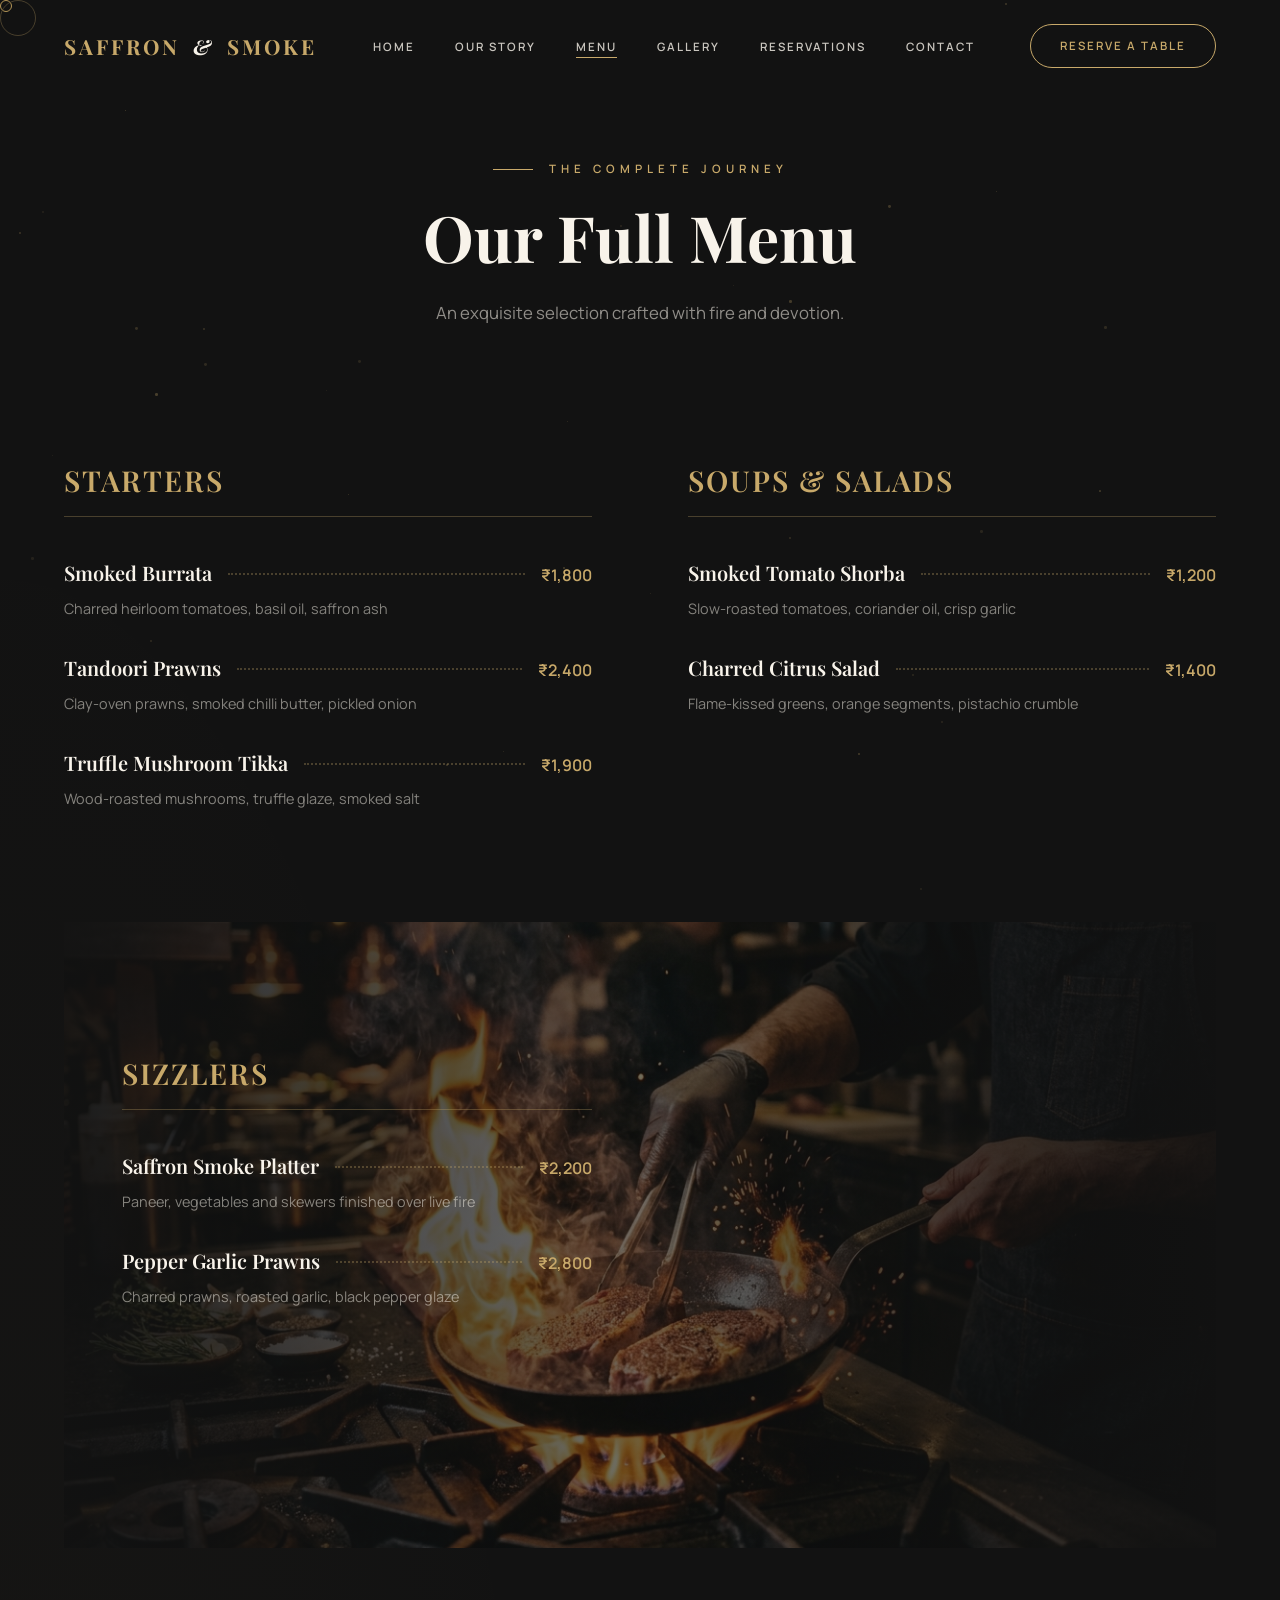
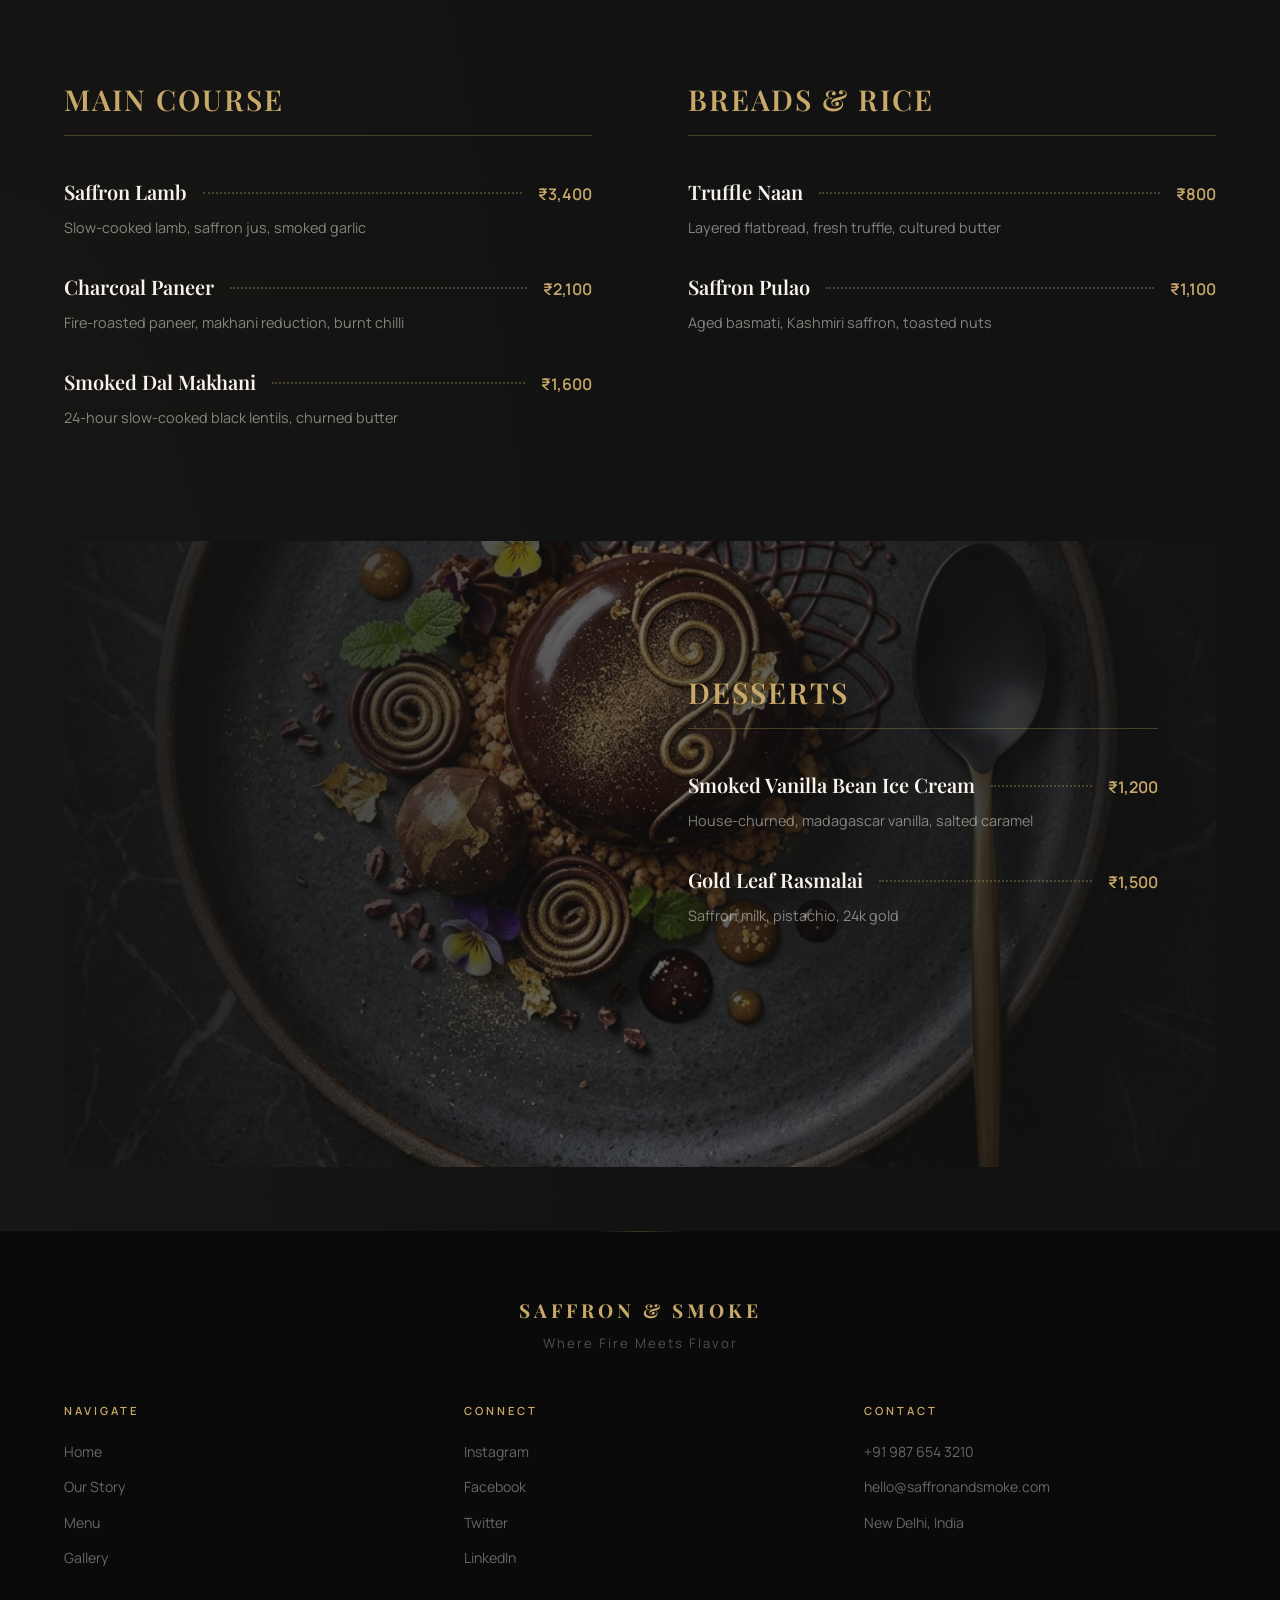
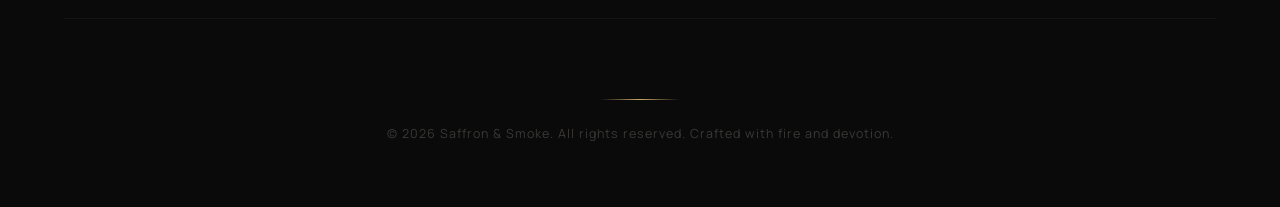
==== commit 681b65e4: "feat: enhance menu composition and cinematic scroll animations - Added cinematic food photography ba" ====
--- a/menu.html
+++ b/menu.html
@@ -70,14 +70,15 @@
          FULL MENU SECTION
     ============================================= -->
     <section class="menu-section full-menu-section">
+
+        <!-- SECTION 1: Starters & Soups (No background image here, keeping it clean at the top) -->
         <div class="menu-inner">
-
             <div class="menu-grid stagger">
                 <!-- Starters -->
                 <div class="menu-category reveal">
                     <h3 class="menu-category-title">Starters</h3>
 
-                    <div class="menu-item">
+                    <div class="menu-item reveal-item">
                         <div class="menu-item-header">
                             <h4 class="menu-item-name">Smoked Burrata</h4>
                             <div class="menu-item-dots"></div>
@@ -86,7 +87,7 @@
                         <p class="menu-item-text">Charred heirloom tomatoes, basil oil, saffron ash</p>
                     </div>
 
-                    <div class="menu-item">
+                    <div class="menu-item reveal-item">
                         <div class="menu-item-header">
                             <h4 class="menu-item-name">Tandoori Prawns</h4>
                             <div class="menu-item-dots"></div>
@@ -95,7 +96,7 @@
                         <p class="menu-item-text">Clay-oven prawns, smoked chilli butter, pickled onion</p>
                     </div>
 
-                    <div class="menu-item">
+                    <div class="menu-item reveal-item">
                         <div class="menu-item-header">
                             <h4 class="menu-item-name">Truffle Mushroom Tikka</h4>
                             <div class="menu-item-dots"></div>
@@ -109,7 +110,7 @@
                 <div class="menu-category reveal">
                     <h3 class="menu-category-title">Soups & Salads</h3>
 
-                    <div class="menu-item">
+                    <div class="menu-item reveal-item">
                         <div class="menu-item-header">
                             <h4 class="menu-item-name">Smoked Tomato Shorba</h4>
                             <div class="menu-item-dots"></div>
@@ -118,7 +119,7 @@
                         <p class="menu-item-text">Slow-roasted tomatoes, coriander oil, crisp garlic</p>
                     </div>
 
-                    <div class="menu-item">
+                    <div class="menu-item reveal-item">
                         <div class="menu-item-header">
                             <h4 class="menu-item-name">Charred Citrus Salad</h4>
                             <div class="menu-item-dots"></div>
@@ -127,35 +128,50 @@
                         <p class="menu-item-text">Flame-kissed greens, orange segments, pistachio crumble</p>
                     </div>
                 </div>
-
-                <!-- Sizzlers -->
-                <div class="menu-category reveal">
-                    <h3 class="menu-category-title">Sizzlers</h3>
-
-                    <div class="menu-item">
-                        <div class="menu-item-header">
-                            <h4 class="menu-item-name">Saffron Smoke Platter</h4>
-                            <div class="menu-item-dots"></div>
-                            <span class="menu-item-price">₹2,200</span>
-                        </div>
-                        <p class="menu-item-text">Paneer, vegetables and skewers finished over live fire</p>
-                    </div>
-
-                    <div class="menu-item">
-                        <div class="menu-item-header">
-                            <h4 class="menu-item-name">Pepper Garlic Prawns</h4>
-                            <div class="menu-item-dots"></div>
-                            <span class="menu-item-price">₹2,800</span>
-                        </div>
-                        <p class="menu-item-text">Charred prawns, roasted garlic, black pepper glaze</p>
-                    </div>
-                </div>
-
+            </div>
+        </div>
+
+        <!-- IMAGE BREAK 1: Sizzlers with Background -->
+        <div class="menu-image-break reveal-scale" style="background-image: url('assets/images/chef-cooking.jpg');" data-parallax>
+            <div class="menu-image-overlay"></div>
+            <div class="menu-inner">
+                <div class="menu-grid stagger">
+                    <!-- Sizzlers (Centered if single, or taking up normal grid space) -->
+                    <div class="menu-category reveal">
+                        <h3 class="menu-category-title">Sizzlers</h3>
+
+                        <div class="menu-item reveal-item">
+                            <div class="menu-item-header">
+                                <h4 class="menu-item-name">Saffron Smoke Platter</h4>
+                                <div class="menu-item-dots"></div>
+                                <span class="menu-item-price">₹2,200</span>
+                            </div>
+                            <p class="menu-item-text">Paneer, vegetables and skewers finished over live fire</p>
+                        </div>
+
+                        <div class="menu-item reveal-item">
+                            <div class="menu-item-header">
+                                <h4 class="menu-item-name">Pepper Garlic Prawns</h4>
+                                <div class="menu-item-dots"></div>
+                                <span class="menu-item-price">₹2,800</span>
+                            </div>
+                            <p class="menu-item-text">Charred prawns, roasted garlic, black pepper glaze</p>
+                        </div>
+                    </div>
+                    <!-- Empty div to push Sizzlers to the left, acting as negative space -->
+                    <div class="menu-spacer"></div>
+                </div>
+            </div>
+        </div>
+
+        <!-- SECTION 2: Main Course & Breads -->
+        <div class="menu-inner">
+            <div class="menu-grid stagger" style="padding-top: 4rem;">
                 <!-- Main Course -->
                 <div class="menu-category reveal">
                     <h3 class="menu-category-title">Main Course</h3>
 
-                    <div class="menu-item">
+                    <div class="menu-item reveal-item">
                         <div class="menu-item-header">
                             <h4 class="menu-item-name">Saffron Lamb</h4>
                             <div class="menu-item-dots"></div>
@@ -164,7 +180,7 @@
                         <p class="menu-item-text">Slow-cooked lamb, saffron jus, smoked garlic</p>
                     </div>
 
-                    <div class="menu-item">
+                    <div class="menu-item reveal-item">
                         <div class="menu-item-header">
                             <h4 class="menu-item-name">Charcoal Paneer</h4>
                             <div class="menu-item-dots"></div>
@@ -173,7 +189,7 @@
                         <p class="menu-item-text">Fire-roasted paneer, makhani reduction, burnt chilli</p>
                     </div>
 
-                    <div class="menu-item">
+                    <div class="menu-item reveal-item">
                         <div class="menu-item-header">
                             <h4 class="menu-item-name">Smoked Dal Makhani</h4>
                             <div class="menu-item-dots"></div>
@@ -187,7 +203,7 @@
                 <div class="menu-category reveal">
                     <h3 class="menu-category-title">Breads & Rice</h3>
 
-                    <div class="menu-item">
+                    <div class="menu-item reveal-item">
                         <div class="menu-item-header">
                             <h4 class="menu-item-name">Truffle Naan</h4>
                             <div class="menu-item-dots"></div>
@@ -196,7 +212,7 @@
                         <p class="menu-item-text">Layered flatbread, fresh truffle, cultured butter</p>
                     </div>
 
-                    <div class="menu-item">
+                    <div class="menu-item reveal-item">
                         <div class="menu-item-header">
                             <h4 class="menu-item-name">Saffron Pulao</h4>
                             <div class="menu-item-dots"></div>
@@ -205,31 +221,41 @@
                         <p class="menu-item-text">Aged basmati, Kashmiri saffron, toasted nuts</p>
                     </div>
                 </div>
-
-                <!-- Desserts -->
-                <div class="menu-category reveal">
-                    <h3 class="menu-category-title">Desserts</h3>
-
-                    <div class="menu-item">
-                        <div class="menu-item-header">
-                            <h4 class="menu-item-name">Smoked Vanilla Bean Ice Cream</h4>
-                            <div class="menu-item-dots"></div>
-                            <span class="menu-item-price">₹1,200</span>
-                        </div>
-                        <p class="menu-item-text">House-churned, madagascar vanilla, salted caramel</p>
-                    </div>
-
-                    <div class="menu-item">
-                        <div class="menu-item-header">
-                            <h4 class="menu-item-name">Gold Leaf Rasmalai</h4>
-                            <div class="menu-item-dots"></div>
-                            <span class="menu-item-price">₹1,500</span>
-                        </div>
-                        <p class="menu-item-text">Saffron milk, pistachio, 24k gold</p>
-                    </div>
-                </div>
-            </div>
-
+            </div>
+        </div>
+
+        <!-- IMAGE BREAK 2: Desserts with Background -->
+        <div class="menu-image-break reveal-scale" style="background-image: url('assets/images/signature-dish.jpg');" data-parallax>
+            <div class="menu-image-overlay"></div>
+            <div class="menu-inner">
+                <div class="menu-grid stagger">
+                    <!-- Empty div for negative space, pushes Desserts to the right -->
+                    <div class="menu-spacer"></div>
+
+                    <!-- Desserts -->
+                    <div class="menu-category reveal">
+                        <h3 class="menu-category-title">Desserts</h3>
+
+                        <div class="menu-item reveal-item">
+                            <div class="menu-item-header">
+                                <h4 class="menu-item-name">Smoked Vanilla Bean Ice Cream</h4>
+                                <div class="menu-item-dots"></div>
+                                <span class="menu-item-price">₹1,200</span>
+                            </div>
+                            <p class="menu-item-text">House-churned, madagascar vanilla, salted caramel</p>
+                        </div>
+
+                        <div class="menu-item reveal-item">
+                            <div class="menu-item-header">
+                                <h4 class="menu-item-name">Gold Leaf Rasmalai</h4>
+                                <div class="menu-item-dots"></div>
+                                <span class="menu-item-price">₹1,500</span>
+                            </div>
+                            <p class="menu-item-text">Saffron milk, pistachio, 24k gold</p>
+                        </div>
+                    </div>
+                </div>
+            </div>
         </div>
     </section>
 
--- a/styles.css
+++ b/styles.css
@@ -958,15 +958,45 @@
 
 .reveal {
   opacity: 0;
-  transform: translateY(50px);
+  transform: translateY(30px); /* Slightly gentler movement */
+  transition:
+    opacity 1.2s var(--ease-smooth),
+    transform 1.2s var(--ease-smooth); /* Slower, more premium feel */
+}
+
+.reveal.active {
+  opacity: 1;
+  transform: translateY(0);
+}
+
+/* ── Menu Item Sequential Reveal ──────────────────────── */
+
+.reveal-item {
+  opacity: 0;
+  transform: translateY(15px);
   transition:
     opacity 0.8s var(--ease-smooth),
     transform 0.8s var(--ease-smooth);
 }
 
-.reveal.active {
+.reveal-item.active {
   opacity: 1;
   transform: translateY(0);
+}
+
+/* ── Image Scale Reveal (Cinematic) ───────────────────── */
+
+.reveal-scale {
+  opacity: 0;
+  transform: scale(1.03);
+  transition:
+    opacity 1.5s var(--ease-smooth),
+    transform 1.5s var(--ease-smooth);
+}
+
+.reveal-scale.active {
+  opacity: 1;
+  transform: scale(1);
 }
 
 /* ── Direction Variants ───────────────────────────────── */
@@ -1005,6 +1035,10 @@
 .stagger > *:nth-child(4) { transition-delay: 0.4s; }
 .stagger > *:nth-child(5) { transition-delay: 0.5s; }
 .stagger > *:nth-child(6) { transition-delay: 0.6s; }
+.stagger > *:nth-child(7) { transition-delay: 0.7s; }
+.stagger > *:nth-child(8) { transition-delay: 0.8s; }
+.stagger > *:nth-child(9) { transition-delay: 0.9s; }
+.stagger > *:nth-child(10) { transition-delay: 1.0s; }
 
 
 /* ==========================================================
@@ -1091,7 +1125,55 @@
 }
 
 .full-menu-section {
-  padding-top: 4rem; /* Less padding for the dedicated menu page */
+  padding-top: 4rem;
+  padding-bottom: 0; /* Let the background images stretch to the bottom */
+}
+
+/* ── Menu Image Breaks & Layouts ────────────────────────────── */
+
+.menu-image-break {
+  position: relative;
+  width: 100%;
+  background-size: cover;
+  background-position: center;
+  padding: 8rem 5%;
+  margin: 4rem 0;
+  overflow: hidden;
+  /* background-attachment: fixed is removed in favor of JS parallax for smoother, more consistent effect across browsers */
+}
+
+@media (max-width: 768px) {
+  .menu-image-break {
+    padding: 6rem 5%;
+    margin: 2rem 0;
+  }
+}
+
+.menu-image-overlay {
+  position: absolute;
+  inset: 0;
+  background: linear-gradient(
+    90deg,
+    rgba(18, 18, 18, 0.95) 0%,
+    rgba(18, 18, 18, 0.6) 50%,
+    rgba(18, 18, 18, 0.95) 100%
+  );
+  z-index: 1;
+}
+
+.menu-image-break .menu-inner {
+  position: relative;
+  z-index: 2;
+}
+
+.menu-spacer {
+  display: block;
+}
+
+@media (max-width: 768px) {
+  .menu-spacer {
+    display: none;
+  }
 }
 
 .menu-inner {
@@ -2038,7 +2120,9 @@
 
   .reveal,
   .reveal-left,
-  .reveal-right {
+  .reveal-right,
+  .reveal-item,
+  .reveal-scale {
     opacity: 1;
     transform: none;
   }
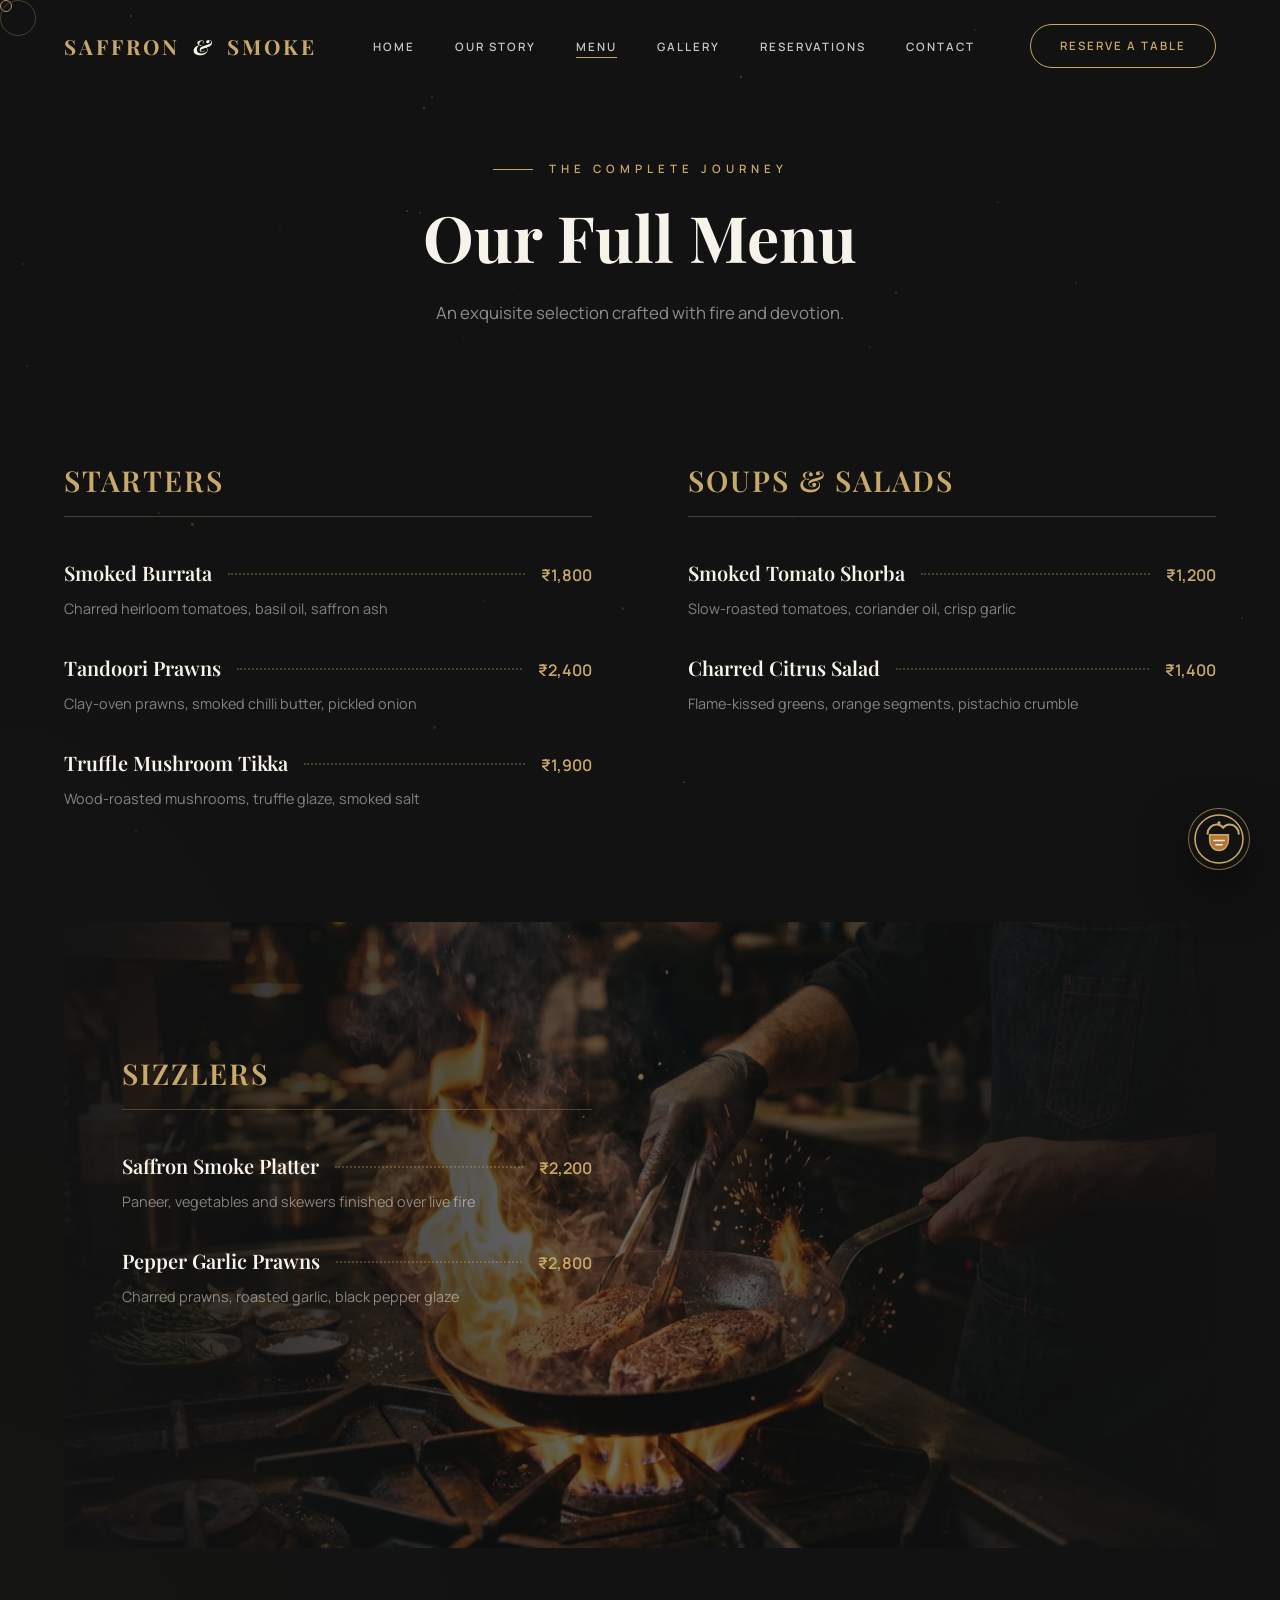
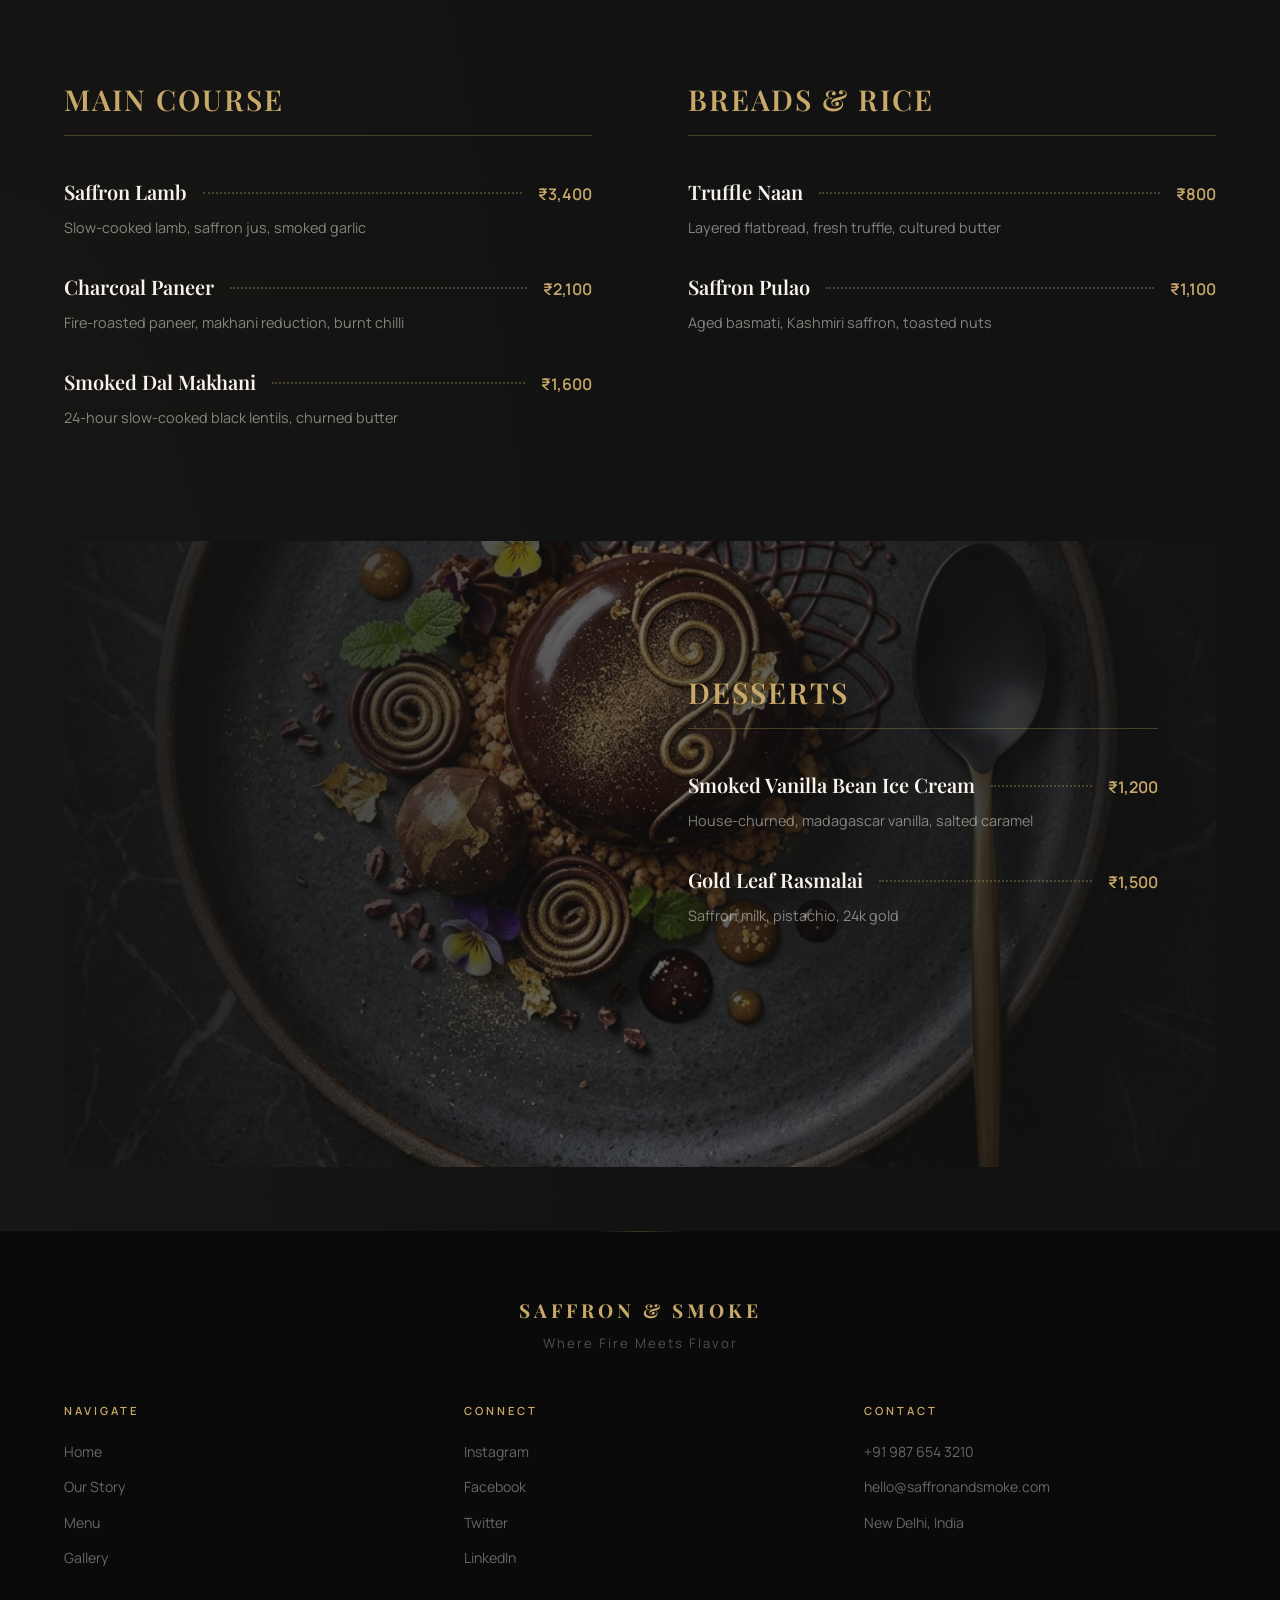
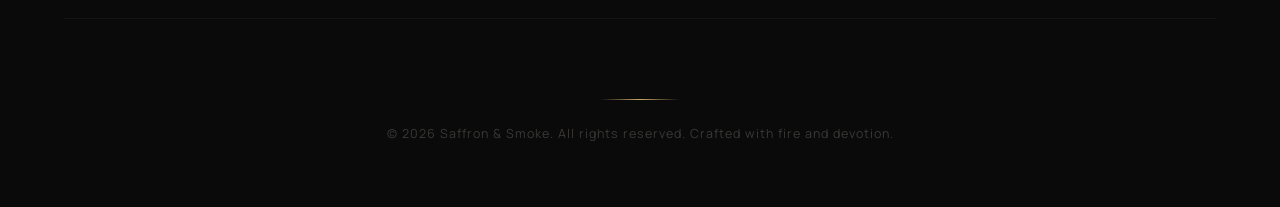
==== commit 02d2063e: "chatbot integrated" ====
--- a/menu.html
+++ b/menu.html
@@ -15,6 +15,7 @@
 
     <!-- Stylesheet -->
     <link rel="stylesheet" href="styles.css">
+    <link rel="stylesheet" href="chatbot.css">
 
     <!-- Favicon (inline SVG) -->
     <link rel="icon" href="data:image/svg+xml,<svg xmlns='http://www.w3.org/2000/svg' viewBox='0 0 100 100'><text y='.9em' font-size='90'>🔥</text></svg>">
@@ -301,7 +302,17 @@
         </div>
     </footer>
 
-    <!-- JavaScript -->
+    <div id="chatbot-container" class="chatbot-container">
+        <div id="chatbot-help" class="chatbot-help"><button id="chatbot-help-open" class="chatbot-help-open" type="button">Want help choosing? 🍽️</button><button class="chatbot-help-dismiss" type="button" aria-label="Dismiss concierge hint">×</button></div>
+        <button id="chatbot-toggle" class="chatbot-launcher" type="button" aria-label="Open Saffron Concierge" aria-controls="chatbot-window" aria-expanded="false"><img src="assets/images/concierge-avatar.svg" alt=""></button>
+        <section id="chatbot-window" class="chatbot-window" role="dialog" aria-modal="true" aria-labelledby="chatbot-title" hidden>
+            <header class="chatbot-header"><div class="chatbot-header-info"><img class="chatbot-header-avatar" src="assets/images/concierge-avatar.svg" alt=""><div><h4 id="chatbot-title">Saffron Concierge</h4><p>Your personal dining guide</p><span class="chatbot-status">Available now</span></div></div><button id="chatbot-close" class="chatbot-close" type="button" aria-label="Close Saffron Concierge">×</button></header>
+            <div id="chatbot-messages" class="chatbot-messages" aria-live="polite" aria-label="Conversation"></div>
+            <form id="chatbot-form" class="chatbot-input-area"><input id="chatbot-input" class="chatbot-input" autocomplete="off" placeholder="Tell me what you're craving..." aria-label="Tell Saffron Concierge what you would like to eat"><button id="chatbot-send" class="chatbot-send" type="submit" aria-label="Send message">➤</button></form>
+        </section>
+    </div>
+    <script>window.disableLegacyChatbot = true;</script>
     <script src="script.js"></script>
+    <script src="chatbot.js"></script>
 </body>
 </html>
--- a/styles.css
+++ b/styles.css
@@ -736,106 +736,30 @@
 
 
 /* ==========================================================
-   §10  CHEF SECTION
+   §10  STORY / TIMELINE SECTION
    ========================================================== */
 
-.chef-section {
+.story-section {
   background: var(--clr-bg);
   padding: var(--sp-3xl) var(--side-padding) var(--sp-4xl);
   position: relative;
   overflow: hidden;
 }
 
-.chef-section::before {
+.story-section::before {
   content: '';
   position: absolute;
   top: 0;
-  right: 0;
-  width: 40%;
+  left: 0;
+  width: 100%;
   height: 100%;
   background: radial-gradient(
-    ellipse at top right,
-    rgba(200, 169, 106, 0.03) 0%,
-    transparent 70%
+    ellipse at center,
+    rgba(200, 169, 106, 0.02) 0%,
+    transparent 80%
   );
   pointer-events: none;
-}
-
-/* ── Inner Grid ───────────────────────────────────────── */
-
-.chef-inner {
-  max-width: var(--max-width);
-  margin: 0 auto;
-  display: grid;
-  grid-template-columns: 1fr 1fr;
-  gap: var(--sp-2xl);
-  align-items: center;
-}
-
-/* ── Images ───────────────────────────────────────────── */
-
-.chef-images {
-  position: relative;
-  padding: 2rem;
-}
-
-.chef-main-image {
-  border-radius: var(--radius-xl);
-  overflow: hidden;
-  position: relative;
-  box-shadow: var(--shadow-chef);
-}
-
-.chef-main-image img {
-  width: 100%;
-  height: 600px;
-  object-fit: cover;
-  transition: transform 0.6s var(--ease-smooth);
-}
-
-.chef-main-image:hover img {
-  transform: scale(1.05);
-}
-
-.chef-secondary-image {
-  position: absolute;
-  bottom: -30px;
-  right: -30px;
-  width: 55%;
-  border-radius: var(--radius-lg);
-  overflow: hidden;
-  box-shadow: var(--shadow-card);
-  border: 3px solid var(--clr-bg);
-  z-index: 2;
-}
-
-.chef-secondary-image img {
-  width: 100%;
-  height: 280px;
-  object-fit: cover;
-  transition: transform 0.6s var(--ease-smooth);
-}
-
-.chef-secondary-image:hover img {
-  transform: scale(1.05);
-}
-
-.chef-accent-frame {
-  position: absolute;
-  top: -10px;
-  left: -10px;
-  width: 120px;
-  height: 120px;
-  border-top: 1px solid var(--clr-gold-30);
-  border-left: 1px solid var(--clr-gold-30);
-  pointer-events: none;
-  z-index: 3;
-}
-
-/* ── Content ──────────────────────────────────────────── */
-
-.chef-content {
-  position: relative;
+  z-index: 0;
 }
 
 /* ── Shared Section Label ─────────────────────────────── */
@@ -861,57 +785,164 @@
   flex-shrink: 0;
 }
 
-/* ── Chef Typography ──────────────────────────────────── */
-
-.chef-name {
+/* ── Story Header ─────────────────────────────────────── */
+
+.story-header {
+  position: relative;
+  z-index: 1;
+  text-align: center;
+  margin-bottom: var(--sp-3xl);
+}
+
+.story-header .section-label {
+  justify-content: center;
+}
+
+.story-title {
   font-family: var(--ff-heading);
-  font-size: clamp(2.2rem, 3.5vw, 3.2rem);
+  font-size: clamp(2.5rem, 4.5vw, 4rem);
   color: var(--clr-ivory);
   line-height: 1.15;
-  margin-bottom: 0.5rem;
+  margin-top: 0.5rem;
+}
+
+/* ── Story Timeline ───────────────────────────────────── */
+
+.story-timeline {
+  max-width: var(--max-width);
+  margin: 0 auto;
+  position: relative;
+  z-index: 1;
+}
+
+/* The vertical line in the center (Desktop/Laptop) */
+.story-timeline::before {
+  content: '';
+  position: absolute;
+  top: 0;
+  bottom: 0;
+  left: 50%;
+  width: 1px;
+  background: linear-gradient(to bottom, transparent, var(--clr-gold-30), var(--clr-gold-30), transparent);
+  transform: translateX(-50%);
+}
+
+.story-item {
+  display: grid;
+  grid-template-columns: 1fr 1fr;
+  gap: var(--sp-2xl);
+  align-items: center;
+  margin-bottom: var(--sp-3xl);
+  position: relative;
+}
+
+.story-item:last-child {
+  margin-bottom: 0;
+}
+
+/* The dot on the timeline */
+.story-item::after {
+  content: '';
+  position: absolute;
+  top: 50%;
+  left: 50%;
+  transform: translate(-50%, -50%);
+  width: 12px;
+  height: 12px;
+  border-radius: 50%;
+  background: var(--clr-bg);
+  border: 2px solid var(--clr-gold);
+  z-index: 2;
+  transition: all 0.4s var(--ease-smooth);
+}
+
+.story-item:hover::after {
+  background: var(--clr-gold);
+  box-shadow: 0 0 15px rgba(200, 169, 106, 0.4);
+}
+
+/* ── Story Content & Image ────────────────────────────── */
+
+.story-content {
+  padding: 0 3rem;
+  position: relative;
+}
+
+.story-item-reverse .story-content {
+  order: 2;
+}
+
+.story-image {
+  border-radius: var(--radius-lg);
+  overflow: hidden;
+  box-shadow: var(--shadow-chef);
+  height: 500px; /* Cinematic aspect ratio */
+  position: relative;
+}
+
+.story-image img {
+  width: 100%;
+  height: 100%;
+  object-fit: cover;
+  transition: transform 0.8s var(--ease-smooth);
+}
+
+.story-item:hover .story-image img {
+  transform: scale(1.05);
+}
+
+/* ── Typography within Timeline ───────────────────────── */
+
+.story-chapter {
+  font-family: var(--ff-heading);
+  font-size: 4rem;
+  color: rgba(200, 169, 106, 0.15);
   font-weight: 700;
-}
-
-.chef-title-text {
-  font-family: var(--ff-body);
-  color: var(--clr-gold);
-  font-size: 0.95rem;
-  font-style: italic;
-  letter-spacing: 1px;
-  margin-bottom: var(--sp-lg);
-}
-
-.chef-philosophy {
+  line-height: 1;
+  position: absolute;
+  top: -2rem;
+  left: 2rem;
+  z-index: -1;
+}
+
+.story-heading {
+  font-family: var(--ff-heading);
+  font-size: 2rem;
+  color: var(--clr-gold);
+  margin-bottom: 1.5rem;
+  font-weight: 600;
+}
+
+.story-text {
   color: var(--clr-ivory-60);
-  font-size: 1rem;
-  line-height: 1.95;
-  margin-bottom: var(--sp-lg);
-}
-
-.chef-quote {
+  font-size: 1.05rem;
+  line-height: 1.9;
+  margin-bottom: 1rem;
+}
+
+.story-quote {
   font-family: var(--ff-heading);
   font-size: 1.35rem;
   color: var(--clr-gold-85);
   font-style: italic;
   line-height: 1.6;
   border-left: 2px solid var(--clr-gold-30);
-  padding-left: 2rem;
-  margin: 3rem 0;
-}
-
-.chef-signature {
+  padding-left: 1.5rem;
+  margin: 2.5rem 0;
+}
+
+.story-signature {
   font-family: var(--ff-heading);
-  font-size: 1.6rem;
+  font-size: 1.4rem;
   color: var(--clr-gold);
   font-style: italic;
-  opacity: 0.6;
-  margin-top: 2rem;
+  opacity: 0.8;
   display: flex;
   align-items: center;
   gap: 1rem;
 }
 
-.chef-signature::before {
+.story-signature::before {
   content: '';
   width: 30px;
   height: 1px;
@@ -919,13 +950,21 @@
   flex-shrink: 0;
 }
 
-/* ── Chef Stats ───────────────────────────────────────── */
+/* ── Stats Container ──────────────────────────────────── */
+
+.chef-stats-container {
+  max-width: var(--max-width);
+  margin: 0 auto;
+  position: relative;
+  z-index: 2;
+}
 
 .chef-stats {
   display: flex;
-  gap: 3rem;
-  margin-top: 3rem;
-  padding-top: 3rem;
+  justify-content: center;
+  gap: 4rem;
+  margin-top: var(--sp-4xl);
+  padding-top: var(--sp-2xl);
   border-top: 1px solid var(--clr-white-06);
 }
 
@@ -1306,13 +1345,14 @@
 
 
 /* ==========================================================
-   §12c  AMBIANCE / GALLERY SECTION
+   §12c  GALLERY SECTION (REDESIGNED CAROUSEL)
    ========================================================== */
 
 .ambiance-section {
   background: var(--clr-bg);
   padding: 6rem 5% 10rem;
   position: relative;
+  overflow: hidden;
 }
 
 .ambiance-inner {
@@ -1337,56 +1377,170 @@
   margin-top: 0.5rem;
 }
 
-.ambiance-gallery {
-  display: grid;
-  grid-template-columns: 1.2fr 1fr;
-  grid-template-rows: 1fr 1fr;
-  gap: 1.5rem;
-  height: 600px;
-}
-
-.ambiance-item {
+/* ── Carousel Wrapper ─────────────────────────────────── */
+.gallery-carousel-wrapper {
+  position: relative;
+  width: 100%;
+  max-width: 1200px;
+  margin: 0 auto;
   border-radius: var(--radius-lg);
   overflow: hidden;
-  position: relative;
-  cursor: pointer;
-}
-
-.ambiance-item img {
+  box-shadow: var(--shadow-chef);
+}
+
+.gallery-carousel {
+  position: relative;
+  width: 100%;
+  overflow: hidden;
+  background: var(--clr-black-deep);
+}
+
+/* ── Track & Slides ───────────────────────────────────── */
+.gallery-track {
+  display: flex;
+  width: 100%;
+  transition: transform 0.8s var(--ease-smooth);
+}
+
+.gallery-slide {
+  min-width: 100%;
+  padding: 0;
+  position: relative;
+}
+
+.gallery-slide-inner {
+  position: relative;
+  width: 100%;
+  height: 60vh; /* Premium cinematic height */
+  min-height: 400px;
+  max-height: 700px;
+}
+
+.gallery-slide img {
   width: 100%;
   height: 100%;
   object-fit: cover;
-  transition: transform 0.6s var(--ease-smooth);
-}
-
-.ambiance-item:hover img {
-  transform: scale(1.06);
-}
-
-.ambiance-large {
-  grid-row: 1 / 3;
-}
-
-.ambiance-overlay {
+}
+
+/* ── Gradient Overlay for Text Visibility ─────────────── */
+.gallery-slide-inner::after {
+  content: '';
+  position: absolute;
+  inset: 0;
+  background: linear-gradient(
+    to top,
+    rgba(10, 10, 10, 0.85) 0%,
+    rgba(10, 10, 10, 0.3) 40%,
+    transparent 100%
+  );
+  pointer-events: none;
+}
+
+/* ── Caption ──────────────────────────────────────────── */
+.gallery-caption {
   position: absolute;
   bottom: 0;
   left: 0;
-  right: 0;
-  padding: 1.5rem 2rem;
-  background: linear-gradient(transparent, rgba(0, 0, 0, 0.7));
-  transform: translateY(100%);
-  transition: transform 0.4s var(--ease-smooth);
-}
-
-.ambiance-item:hover .ambiance-overlay {
+  width: 100%;
+  padding: 3rem 2rem;
+  z-index: 2;
+  text-align: center;
+  transform: translateY(20px);
+  opacity: 0;
+  transition: transform 0.6s var(--ease-smooth), opacity 0.6s var(--ease-smooth);
+}
+
+.gallery-slide.active .gallery-caption {
   transform: translateY(0);
-}
-
-.ambiance-overlay span {
+  opacity: 1;
+  transition-delay: 0.4s;
+}
+
+.gallery-caption span {
   font-family: var(--ff-heading);
-  font-size: 1.1rem;
+  font-size: clamp(1.2rem, 2vw, 1.8rem);
+  color: var(--clr-gold);
+  font-weight: 600;
+  letter-spacing: 4px;
+  text-transform: uppercase;
+  text-shadow: 0 4px 20px rgba(0, 0, 0, 0.8);
+}
+
+/* ── Controls & Pagination ────────────────────────────── */
+.gallery-controls {
+  position: absolute;
+  bottom: 1.5rem;
+  left: 50%;
+  transform: translateX(-50%);
+  display: flex;
+  align-items: center;
+  gap: 2rem;
+  z-index: 3;
+}
+
+.gallery-prev,
+.gallery-next {
+  width: 44px;
+  height: 44px;
+  border-radius: 50%;
+  border: 1px solid rgba(200, 169, 106, 0.3);
+  display: flex;
+  align-items: center;
+  justify-content: center;
   color: var(--clr-ivory);
-  font-weight: 500;
+  background: rgba(18, 18, 18, 0.4);
+  backdrop-filter: blur(10px);
+  transition: all 0.3s var(--ease-smooth);
+  cursor: pointer;
+}
+
+.gallery-prev:hover,
+.gallery-next:hover {
+  border-color: var(--clr-gold);
+  color: var(--clr-gold);
+  background: rgba(18, 18, 18, 0.8);
+}
+
+.gallery-pagination {
+  display: flex;
+  gap: 1rem;
+}
+
+.gallery-dot {
+  width: 8px;
+  height: 8px;
+  border-radius: 50%;
+  background: rgba(248, 243, 234, 0.3);
+  cursor: pointer;
+  transition: all 0.4s var(--ease-smooth);
+}
+
+.gallery-dot:hover {
+  background: rgba(248, 243, 234, 0.7);
+}
+
+.gallery-dot.active {
+  background: var(--clr-gold);
+  transform: scale(1.3);
+}
+
+/* ── Mobile Responsive Overrides ──────────────────────── */
+@media (max-width: 768px) {
+  .gallery-slide-inner {
+    height: 50vh;
+  }
+  .gallery-caption {
+    padding: 2rem 1rem;
+  }
+  .gallery-controls {
+    bottom: 1rem;
+    gap: 1.5rem;
+  }
+  .gallery-prev,
+  .gallery-next {
+    width: 36px;
+    height: 36px;
+  }
 }
 
 
@@ -1665,25 +1819,36 @@
     width: 65%;
   }
 
-  .chef-inner {
+  .story-timeline::before {
+    display: none;
+  }
+
+  .story-item {
     grid-template-columns: 1fr;
     gap: var(--sp-xl);
   }
 
-  .chef-images {
-    max-width: 500px;
-    margin: 0 auto;
-  }
-
-  .chef-content {
+  .story-item::after {
+    display: none;
+  }
+
+  .story-item-reverse .story-content {
+    order: unset;
+  }
+
+  .story-content {
+    padding: 0;
     text-align: center;
   }
 
-  .section-label {
-    justify-content: center;
-  }
-
-  .chef-quote {
+  .story-chapter {
+    position: static;
+    display: block;
+    margin-bottom: 1rem;
+    color: var(--clr-gold-30);
+  }
+
+  .story-quote {
     border-left: none;
     padding-left: 0;
     border-top: 1px solid var(--clr-gold-30);
@@ -1691,7 +1856,11 @@
     padding: 2rem 0;
   }
 
-  .chef-signature {
+  .story-signature {
+    justify-content: center;
+  }
+
+  .section-label {
     justify-content: center;
   }
 
@@ -1787,25 +1956,16 @@
     font-size: clamp(2.2rem, 8vw, 3.5rem);
   }
 
-  .chef-section {
+  .story-section {
     padding: 5rem var(--side-padding) 6rem;
   }
 
-  .chef-inner {
-    gap: 3rem;
-  }
-
-  .chef-main-image img {
-    height: 400px;
-  }
-
-  .chef-secondary-image {
-    position: relative;
-    bottom: auto;
-    right: auto;
-    width: 70%;
-    margin: -40px auto 0;
-    border: 3px solid var(--clr-bg);
+  .story-item {
+    gap: 2rem;
+  }
+
+  .story-image {
+    height: 350px;
   }
 
   .menu-page-header {
@@ -1907,8 +2067,8 @@
     font-size: 2rem;
   }
 
-  .chef-secondary-image {
-    width: 85%;
+  .story-image {
+    height: 250px;
   }
 
   .footer-social {
@@ -2146,6 +2306,499 @@
 }
 
 
+
+
+/* ==========================================================
+   CUSTOMER REVIEWS SECTION
+   ========================================================== */
+
+.reviews-section {
+  background: var(--clr-bg);
+  padding: 8rem 0;
+  position: relative;
+  overflow: hidden;
+  border-top: 1px solid rgba(200, 169, 106, 0.1);
+}
+
+.reviews-header {
+  text-align: center;
+  margin-bottom: 4rem;
+}
+
+.reviews-eyebrow {
+  display: block;
+  font-family: var(--ff-heading);
+  font-size: 0.8rem;
+  letter-spacing: 3px;
+  color: var(--clr-gold);
+  text-transform: uppercase;
+  margin-bottom: 1rem;
+}
+
+.reviews-title {
+  font-family: var(--ff-heading);
+  font-size: clamp(2rem, 4vw, 3rem);
+  color: var(--clr-ivory);
+  font-weight: 400;
+  margin-bottom: 1rem;
+}
+
+.reviews-carousel-wrapper {
+  position: relative;
+  max-width: 1200px;
+  margin: 0 auto;
+  padding: 0 2rem;
+}
+
+.reviews-carousel {
+  overflow: hidden;
+  width: 100%;
+}
+
+.reviews-track {
+  display: flex;
+  transition: transform 0.8s cubic-bezier(0.25, 0.46, 0.45, 0.94);
+  /* The track will be translated via JS */
+}
+
+.review-card {
+  flex: 0 0 100%;
+  max-width: 100%;
+  padding: 2rem;
+  text-align: center;
+  opacity: 0.4;
+  transform: scale(0.95);
+  transition: opacity 0.8s var(--ease-smooth), transform 0.8s var(--ease-smooth);
+}
+
+@media (min-width: 768px) {
+  .review-card {
+    /* Show 1 primary and parts of neighboring */
+    flex: 0 0 60%;
+    max-width: 60%;
+  }
+}
+
+.review-card.active {
+  opacity: 1;
+  transform: scale(1);
+}
+
+.review-stars {
+  color: var(--clr-gold);
+  font-size: 1.2rem;
+  letter-spacing: 2px;
+  margin-bottom: 1.5rem;
+}
+
+.review-text {
+  font-family: var(--ff-heading);
+  font-size: clamp(1.2rem, 2.5vw, 1.8rem);
+  color: var(--clr-ivory);
+  line-height: 1.6;
+  font-style: italic;
+  margin-bottom: 2rem;
+}
+
+.review-author {
+  font-family: var(--ff-body);
+  font-size: 0.9rem;
+  color: var(--clr-gold);
+  text-transform: uppercase;
+  letter-spacing: 2px;
+  margin-bottom: 0.25rem;
+}
+
+.review-location {
+  font-family: var(--ff-body);
+  font-size: 0.8rem;
+  color: var(--clr-gray);
+  letter-spacing: 1px;
+}
+
+.reviews-controls {
+  display: flex;
+  align-items: center;
+  justify-content: center;
+  gap: 2rem;
+  margin-top: 3rem;
+}
+
+.reviews-prev,
+.reviews-next {
+  background: transparent;
+  border: 1px solid rgba(200, 169, 106, 0.3);
+  border-radius: 50%;
+  width: 48px;
+  height: 48px;
+  display: flex;
+  align-items: center;
+  justify-content: center;
+  color: var(--clr-ivory);
+  cursor: pointer;
+  transition: all 0.3s ease;
+}
+
+.reviews-prev:hover,
+.reviews-next:hover {
+  background: rgba(200, 169, 106, 0.1);
+  border-color: var(--clr-gold);
+  color: var(--clr-gold);
+}
+
+.reviews-pagination {
+  display: flex;
+  gap: 0.5rem;
+}
+
+.review-dot {
+  width: 8px;
+  height: 8px;
+  border-radius: 50%;
+  background: rgba(248, 243, 234, 0.2);
+  cursor: pointer;
+  transition: all 0.3s ease;
+}
+
+.review-dot.active {
+  background: var(--clr-gold);
+  transform: scale(1.2);
+}
+
+@media (max-width: 768px) {
+  .reviews-section {
+    padding: 5rem 0;
+  }
+
+  .reviews-carousel-wrapper {
+    padding: 0 1rem;
+  }
+
+  .review-card {
+    padding: 1rem;
+  }
+
+  .reviews-prev,
+  .reviews-next {
+    width: 40px;
+    height: 40px;
+  }
+}
+
 /* ==========================================================
    END OF STYLESHEET — SAFFRON & SMOKE
    ========================================================== */
+
+/* ==========================================================
+   CHATBOT STYLES
+   ========================================================== */
+
+.chatbot-container {
+  position: fixed;
+  bottom: 30px;
+  right: 30px;
+  z-index: 9999;
+  font-family: var(--ff-body);
+}
+
+.chatbot-toggle {
+  width: 60px;
+  height: 60px;
+  border-radius: 50%;
+  background-color: var(--clr-gold);
+  color: var(--clr-bg);
+  border: none;
+  cursor: pointer;
+  display: flex;
+  align-items: center;
+  justify-content: center;
+  box-shadow: 0 4px 20px rgba(0, 0, 0, 0.4);
+  transition: transform 0.3s var(--ease-smooth), box-shadow 0.3s var(--ease-smooth);
+}
+
+.chatbot-toggle:hover {
+  transform: scale(1.05);
+  box-shadow: 0 6px 25px rgba(198, 168, 114, 0.5);
+}
+
+.chatbot-window {
+  position: absolute;
+  bottom: 80px;
+  right: 0;
+  width: 380px;
+  height: 600px;
+  max-height: calc(100vh - 120px);
+  background-color: #1a1a1a;
+  border: 1px solid rgba(198, 168, 114, 0.2);
+  border-radius: var(--radius-lg);
+  box-shadow: 0 10px 40px rgba(0, 0, 0, 0.6);
+  display: flex;
+  flex-direction: column;
+  overflow: hidden;
+  transition: opacity 0.3s ease, transform 0.3s ease;
+  transform-origin: bottom right;
+}
+
+.chatbot-window.hidden {
+  opacity: 0;
+  pointer-events: none;
+  transform: scale(0.95);
+}
+
+.chatbot-header {
+  padding: 1.2rem 1.5rem;
+  background-color: #121212;
+  border-bottom: 1px solid rgba(198, 168, 114, 0.2);
+  display: flex;
+  justify-content: space-between;
+  align-items: center;
+}
+
+.chatbot-header-info {
+  display: flex;
+  align-items: center;
+  gap: 1rem;
+}
+
+.chatbot-avatar {
+  font-size: 1.5rem;
+}
+
+.chatbot-header h4 {
+  font-family: var(--ff-heading);
+  font-size: 1.1rem;
+  color: var(--clr-gold);
+  margin: 0;
+}
+
+.chatbot-header p {
+  font-size: 0.75rem;
+  color: var(--clr-ivory-60);
+  margin: 0;
+  text-transform: uppercase;
+  letter-spacing: 1px;
+}
+
+.chatbot-close {
+  background: none;
+  border: none;
+  color: var(--clr-ivory-80);
+  font-size: 1.5rem;
+  cursor: pointer;
+  transition: color 0.2s ease;
+}
+
+.chatbot-close:hover {
+  color: var(--clr-gold);
+}
+
+.chatbot-messages {
+  flex: 1;
+  padding: 1.5rem;
+  overflow-y: auto;
+  display: flex;
+  flex-direction: column;
+  gap: 1.2rem;
+  background-color: #161616;
+}
+
+.chat-msg {
+  max-width: 85%;
+  padding: 0.8rem 1rem;
+  border-radius: 12px;
+  font-size: 0.9rem;
+  line-height: 1.5;
+  animation: fadeIn 0.3s ease-out forwards;
+}
+
+@keyframes fadeIn {
+  from { opacity: 0; transform: translateY(10px); }
+  to { opacity: 1; transform: translateY(0); }
+}
+
+.chat-msg.bot {
+  background-color: #222;
+  color: var(--clr-ivory-80);
+  align-self: flex-start;
+  border-bottom-left-radius: 4px;
+  border: 1px solid rgba(255, 255, 255, 0.05);
+}
+
+.chat-msg.user {
+  background-color: rgba(198, 168, 114, 0.15);
+  color: var(--clr-ivory);
+  align-self: flex-end;
+  border-bottom-right-radius: 4px;
+  border: 1px solid rgba(198, 168, 114, 0.3);
+}
+
+.chat-options {
+  display: flex;
+  flex-wrap: wrap;
+  gap: 0.5rem;
+  margin-top: 0.5rem;
+}
+
+.chat-btn {
+  background: transparent;
+  border: 1px solid rgba(198, 168, 114, 0.5);
+  color: var(--clr-gold);
+  padding: 0.5rem 1rem;
+  border-radius: var(--radius-pill);
+  font-family: var(--ff-body);
+  font-size: 0.8rem;
+  cursor: pointer;
+  transition: all 0.2s ease;
+}
+
+.chat-btn:hover {
+  background: rgba(198, 168, 114, 0.1);
+  border-color: var(--clr-gold);
+}
+
+/* Recommendation Cards */
+.recommendation-card {
+  background: #1e1e1e;
+  border: 1px solid rgba(198, 168, 114, 0.2);
+  border-radius: 8px;
+  overflow: hidden;
+  margin-top: 1rem;
+  display: flex;
+  flex-direction: column;
+}
+
+.rec-img-container {
+  width: 100%;
+  aspect-ratio: 4 / 3;
+  overflow: hidden;
+}
+
+.rec-img-container img {
+  width: 100%;
+  height: 100%;
+  object-fit: cover;
+}
+
+.rec-content {
+  padding: 1rem;
+}
+
+.rec-title {
+  font-family: var(--ff-heading);
+  font-size: 1.1rem;
+  color: var(--clr-gold);
+  margin-bottom: 0.25rem;
+}
+
+.rec-price {
+  font-size: 0.9rem;
+  color: var(--clr-ivory);
+  margin-bottom: 0.5rem;
+  font-weight: 600;
+}
+
+.rec-desc {
+  font-size: 0.8rem;
+  color: var(--clr-ivory-60);
+  margin-bottom: 1rem;
+  line-height: 1.4;
+}
+
+.rec-actions {
+  display: flex;
+  flex-direction: column;
+  gap: 0.5rem;
+}
+
+.rec-btn {
+  display: block;
+  text-align: center;
+  padding: 0.6rem;
+  border: 1px solid var(--clr-gold);
+  color: var(--clr-gold);
+  text-decoration: none;
+  font-size: 0.8rem;
+  text-transform: uppercase;
+  letter-spacing: 1px;
+  border-radius: 4px;
+  transition: all 0.2s ease;
+  background: transparent;
+  cursor: pointer;
+}
+
+.rec-btn:hover {
+  background: var(--clr-gold);
+  color: var(--clr-bg);
+}
+
+.why-btn {
+  background: transparent;
+  border: 1px solid rgba(255,255,255,0.2);
+  color: var(--clr-ivory-80);
+}
+
+.why-btn:hover {
+  background: rgba(255,255,255,0.1);
+  color: var(--clr-ivory);
+}
+
+.chatbot-input-area {
+  padding: 1rem;
+  background-color: #121212;
+  border-top: 1px solid rgba(198, 168, 114, 0.2);
+  display: flex;
+  gap: 0.8rem;
+}
+
+.chatbot-input-area input {
+  flex: 1;
+  background-color: #222;
+  border: 1px solid rgba(255, 255, 255, 0.1);
+  color: var(--clr-ivory);
+  padding: 0.8rem 1rem;
+  border-radius: 24px;
+  font-family: var(--ff-body);
+  font-size: 0.9rem;
+}
+
+.chatbot-input-area input:focus {
+  outline: none;
+  border-color: rgba(198, 168, 114, 0.5);
+}
+
+.chatbot-send {
+  background-color: var(--clr-gold);
+  color: var(--clr-bg);
+  border: none;
+  width: 44px;
+  height: 44px;
+  border-radius: 50%;
+  display: flex;
+  align-items: center;
+  justify-content: center;
+  cursor: pointer;
+  transition: background-color 0.2s ease;
+}
+
+.chatbot-send:hover {
+  background-color: var(--clr-copper);
+}
+
+/* Chatbot Mobile Responsiveness */
+@media (max-width: 480px) {
+  .chatbot-container {
+    bottom: 20px;
+    right: 20px;
+  }
+
+  .chatbot-window {
+    position: fixed;
+    bottom: 0;
+    right: 0;
+    width: 100%;
+    height: 100vh;
+    max-height: 100vh;
+    border-radius: 0;
+    z-index: 99999;
+  }
+}
--- a/chatbot.css
+++ b/chatbot.css
@@ -0,0 +1,48 @@
+/* Shared Saffron Concierge component */
+.chatbot-container { position: fixed; right: 30px; bottom: 30px; z-index: 10000; font-family: var(--ff-body); }
+.chatbot-launcher { width: 62px; height: 62px; padding: 5px; border: 1px solid var(--clr-gold-60); border-radius: 50%; background: var(--clr-bg); box-shadow: var(--shadow-card); display: grid; place-items: center; transition: transform .25s var(--ease-smooth), box-shadow .25s var(--ease-smooth); }
+.chatbot-launcher:hover { transform: translateY(-3px); box-shadow: 0 14px 32px rgba(200,169,106,.28); }
+.chatbot-launcher img { width: 100%; height: 100%; }
+.chatbot-help { position: absolute; right: 76px; bottom: 7px; width: max-content; max-width: 220px; padding: .35rem .45rem .35rem .8rem; border: 1px solid var(--clr-gold-30); border-radius: var(--radius-sm); background: var(--clr-card-dark); color: var(--clr-ivory); font-size: .78rem; box-shadow: var(--shadow-nav); opacity: 0; transform: translateY(8px); pointer-events: none; transition: opacity .25s ease, transform .25s ease; display:flex; align-items:center; }
+.chatbot-help::after { content: ''; position: absolute; right: -6px; bottom: 17px; width: 10px; height: 10px; background: var(--clr-card-dark); border-top: 1px solid var(--clr-gold-30); border-right: 1px solid var(--clr-gold-30); transform: rotate(45deg); }
+.chatbot-help.is-visible { opacity: 1; transform: none; pointer-events: auto; }
+.chatbot-help-open { color:var(--clr-ivory); font-size:inherit; text-align:left; }.chatbot-help-dismiss { width:28px; height:28px; margin-left:.25rem; border-radius:50%; color:var(--clr-beige); font-size:1rem; }
+.chatbot-window { position: absolute; right: 0; bottom: 78px; width: min(390px, calc(100vw - 40px)); height: min(620px, calc(100vh - 125px)); border: 1px solid var(--clr-gold-30); border-radius: var(--radius-lg); background: var(--clr-card-dark); box-shadow: 0 20px 60px rgba(0,0,0,.65); display: flex; flex-direction: column; overflow: hidden; opacity: 1; transform: scale(1); transition: opacity .2s ease, transform .2s ease; }
+.chatbot-window[hidden] { display: none; }
+.chatbot-header { min-height: 74px; padding: .85rem 1rem; display: flex; align-items: center; justify-content: space-between; gap: .75rem; border-bottom: 1px solid var(--clr-gold-30); background: var(--clr-bg); }
+.chatbot-header-info { display:flex; align-items:center; gap:.65rem; min-width: 0; }
+.chatbot-header-avatar, .chatbot-message-avatar { width: 38px; height: 38px; flex: 0 0 auto; }
+.chatbot-header h4 { color: var(--clr-gold); font: 600 1rem/1.2 var(--ff-heading); }
+.chatbot-header p { color: var(--clr-ivory-60); font-size: .69rem; letter-spacing: .03em; }
+.chatbot-status { color: #a9c18b; font-size: .65rem; }
+.chatbot-status::before { content:''; display:inline-block; width:6px; height:6px; margin-right:4px; border-radius:50%; background:#a9c18b; }
+.chatbot-close { width: 40px; height: 40px; border-radius: 50%; color: var(--clr-ivory); font-size: 1.55rem; }
+.chatbot-close:hover { color: var(--clr-gold); background: var(--clr-gold-10); }
+.chatbot-messages { flex: 1; min-height: 0; overflow-y: auto; padding: 1rem; display: flex; flex-direction: column; gap: .75rem; scroll-behavior: smooth; background: #161616; }
+.chat-message { display:flex; flex:0 0 auto; gap:.45rem; align-items:flex-end; animation: concierge-message-in .2s var(--ease-smooth) both; }
+.chat-message.user { justify-content:flex-end; }
+.chat-message-avatar { width: 25px; height:25px; }
+.chat-message-bubble { max-width: 84%; padding: .65rem .8rem; border: 1px solid rgba(255,255,255,.07); border-radius: 12px 12px 12px 4px; color: var(--clr-ivory-80); background:#222; font-size:.84rem; line-height:1.45; white-space:pre-line; }
+.chat-message.user .chat-message-bubble { border-color:var(--clr-gold-30); border-radius:12px 12px 4px 12px; color:var(--clr-ivory); background:var(--clr-gold-10); }
+.chat-quick-replies { display:flex; flex:0 0 auto; flex-wrap:wrap; gap:.45rem; padding-left:30px; }
+.chat-quick-reply { min-height: 34px; padding: .4rem .65rem; border: 1px solid var(--clr-gold-40); border-radius:var(--radius-pill); color:var(--clr-gold); font-size:.73rem; line-height:1.2; transition: background .2s ease, color .2s ease; }
+.chat-quick-reply:hover { background:var(--clr-gold); color:var(--clr-bg); }
+.chat-recommendation { flex:0 0 auto; overflow:hidden; border:1px solid var(--clr-gold-30); border-radius:var(--radius-sm); background:#202020; animation: concierge-message-in .2s var(--ease-smooth) both; }
+.chat-recommendation img { width:100%; aspect-ratio: 16/8; object-fit:cover; background:#111; }
+.chat-recommendation-content { padding:.75rem; }
+.chat-recommendation-title { color:var(--clr-gold); font:600 1.05rem/1.2 var(--ff-heading); }
+.chat-recommendation-price { margin:.2rem 0; color:var(--clr-ivory); font-size:.8rem; font-weight:700; }
+.chat-recommendation-description { color:var(--clr-ivory-60); font-size:.75rem; line-height:1.4; }
+.chat-recommendation-actions { display:flex; gap:.5rem; margin-top:.7rem; }
+.chat-recommendation-actions .rec-btn { flex:1; min-height:34px; padding:.45rem; border:1px solid var(--clr-gold-40); border-radius:4px; color:var(--clr-gold); background:transparent; font-size:.68rem; text-align:center; text-transform:uppercase; letter-spacing:.06em; }
+.chat-recommendation-actions .rec-btn:hover { color:var(--clr-bg); background:var(--clr-gold); }
+.chat-typing { display:flex; align-items:center; gap:.3rem; padding-left:30px; color:var(--clr-ivory-60); font-size:.72rem; }
+.chat-typing-dots span { display:inline-block; width:4px; height:4px; margin:0 1px; border-radius:50%; background:var(--clr-gold); animation: concierge-dot .9s infinite alternate; }
+.chat-typing-dots span:nth-child(2) { animation-delay:.15s; }.chat-typing-dots span:nth-child(3) { animation-delay:.3s; }
+.chatbot-input-area { padding:.75rem; display:flex; gap:.5rem; border-top:1px solid var(--clr-gold-30); background:var(--clr-bg); }
+.chatbot-input { flex:1; min-width:0; min-height:44px; padding:.65rem .85rem; border:1px solid rgba(255,255,255,.15); border-radius:var(--radius-pill); outline:none; color:var(--clr-ivory); background:#222; font: .82rem var(--ff-body); }
+.chatbot-input:focus-visible, .chatbot-launcher:focus-visible, .chatbot-close:focus-visible, .chat-quick-reply:focus-visible, .rec-btn:focus-visible, .chatbot-help-open:focus-visible, .chatbot-help-dismiss:focus-visible { outline:2px solid var(--clr-gold); outline-offset:2px; }
+.chatbot-send { width:44px; height:44px; flex:0 0 auto; border-radius:50%; color:var(--clr-bg); background:var(--clr-gold); display:grid; place-items:center; }.chatbot-send:hover { background:var(--clr-copper); }
+@keyframes concierge-message-in { from { opacity:0; transform:translateY(6px); } to { opacity:1; transform:none; } } @keyframes concierge-dot { to { transform:translateY(-3px); opacity:.45; } }
+@media (max-width: 480px) { .chatbot-container { right:16px; bottom:16px; }.chatbot-window { position:fixed; right:12px; bottom:12px; width:calc(100vw - 24px); height:min(640px, calc(100vh - 24px)); max-height:none; }.chatbot-help { right:70px; bottom:5px; max-width:calc(100vw - 115px); }.chatbot-help::after { bottom:14px; }.chatbot-messages { padding:.8rem; }.chat-message-bubble { max-width:88%; }.chat-recommendation-actions { flex-direction:column; } }
+@media (prefers-reduced-motion: reduce) { .chatbot-window, .chatbot-help, .chatbot-launcher, .chat-message, .chat-recommendation, .chat-typing-dots span { animation:none; transition:none; }.chatbot-messages { scroll-behavior:auto; } }
